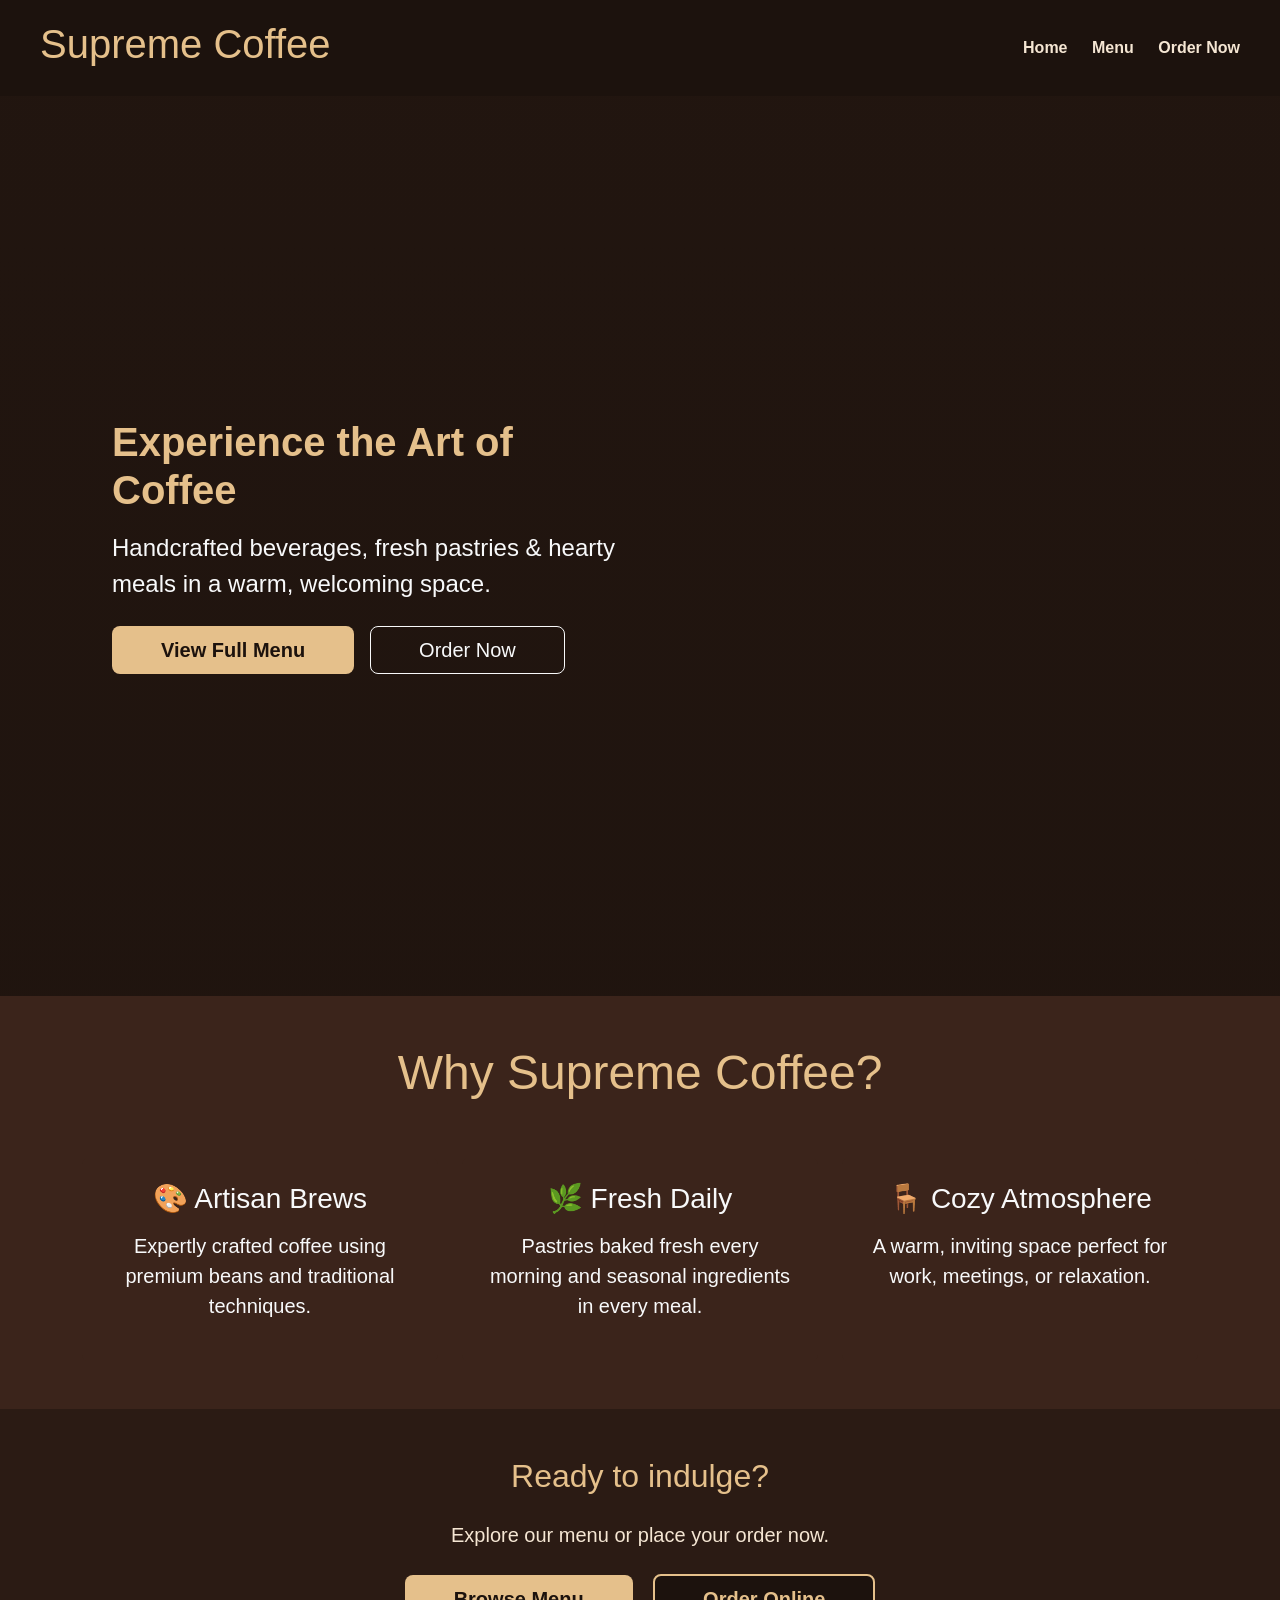
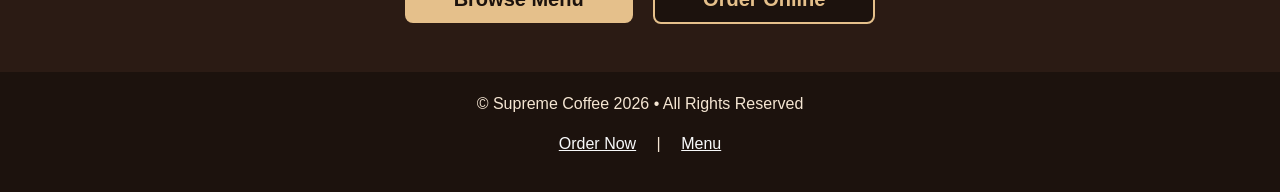
==== index.html @ 973dbbb0 "Refactor index.html with Bootstrap and new sections Added Bootstrap for styling and enhanced layout " ====
<!DOCTYPE html>
<html lang="en">
<head>
    <meta charset="UTF-8">
    <meta name="viewport" content="width=device-width, initial-scale=1.0">
    <title>Supreme Coffee</title>
    <link href="https://cdn.jsdelivr.net/npm/bootstrap@5.3.3/dist/css/bootstrap.min.css" rel="stylesheet">
    <link rel="stylesheet" href="style.css">
    <style>
        .hero {
            height: 100vh;
            min-height: 600px;
            background: linear-gradient(rgba(28,18,13,0.65), rgba(28,18,13,0.75)),
                        url("https://images.unsplash.com/photo-1509042239860-f550ce710b93?auto=format&fit=crop&w=2000&q=80") 
                        center/cover no-repeat;
            display: flex;
            align-items: center;
        }
        .hero-text {
            max-width: 520px;
        }
        .feature-card {
            background: #3b241b;
            transition: all 0.4s ease;
        }
        .feature-card:hover {
            transform: translateY(-15px);
            background: #4a2e24;
        }
    </style>
</head>
<body>

<header>
    <h1>Supreme Coffee</h1>
    <nav>
        <a href="index.html">Home</a>
        <a href="menu.html">Menu</a>
        <a href="contact.html">Order Now</a>
    </nav>
</header>

<!-- Hero Section -->
<section class="hero">
    <div class="container">
        <div class="hero-text text-light">
            <h2 class="display-3 fw-bold mb-3" style="color:#e5c08b;">Experience the Art of Coffee</h2>
            <p class="lead fs-4 mb-4">Handcrafted beverages, fresh pastries &amp; hearty meals in a warm, welcoming space.</p>
            <div class="d-flex gap-3">
                <a href="menu.html" class="btn btn-lg px-5" style="background:#e5c08b; color:#1c120d; font-weight:bold;">
                    View Full Menu
                </a>
                <a href="contact.html" class="btn btn-lg px-5 border border-light text-light hover-gold">
                    Order Now
                </a>
            </div>
        </div>
    </div>
</section>

<!-- Features Section -->
<section class="py-5" style="background:#3b241b;">
    <div class="container">
        <div class="row text-center mb-5">
            <div class="col-12">
                <h2 class="display-5" style="color:#e5c08b;">Why Supreme Coffee?</h2>
            </div>
        </div>
        
        <div class="row g-4">
            <div class="col-md-4">
                <div class="feature-card card h-100 text-light border-0 p-4 text-center">
                    <h3 class="mb-3">🎨 Artisan Brews</h3>
                    <p class="lead">Expertly crafted coffee using premium beans and traditional techniques.</p>
                </div>
            </div>
            <div class="col-md-4">
                <div class="feature-card card h-100 text-light border-0 p-4 text-center">
                    <h3 class="mb-3">🌿 Fresh Daily</h3>
                    <p class="lead">Pastries baked fresh every morning and seasonal ingredients in every meal.</p>
                </div>
            </div>
            <div class="col-md-4">
                <div class="feature-card card h-100 text-light border-0 p-4 text-center">
                    <h3 class="mb-3">🪑 Cozy Atmosphere</h3>
                    <p class="lead">A warm, inviting space perfect for work, meetings, or relaxation.</p>
                </div>
            </div>
        </div>
    </div>
</section>

<!-- Call to Action -->
<section class="py-5 text-center" style="background:#2b1b14;">
    <div class="container">
        <h2 class="mb-4" style="color:#e5c08b;">Ready to indulge?</h2>
        <p class="lead mb-4">Explore our menu or place your order now.</p>
        <a href="menu.html" class="btn btn-lg px-5 me-3" style="background:#e5c08b; color:#1c120d; font-weight:bold;">
            Browse Menu
        </a>
        <a href="contact.html" class="btn btn-lg px-5" style="background:#1c120d; color:#e5c08b; border:2px solid #e5c08b; font-weight:bold;">
            Order Online
        </a>
    </div>
</section>

<footer>
    <p>© Supreme Coffee 2026 • All Rights Reserved</p>
    <p class="mt-2">
        <a href="contact.html" class="text-light mx-3">Order Now</a> |
        <a href="menu.html" class="text-light mx-3">Menu</a>
    </p>
</footer>

<script src="https://cdn.jsdelivr.net/npm/bootstrap@5.3.3/dist/js/bootstrap.bundle.min.js"></script>
</body>
</html>
---- style.css ----
body{
margin:0;
font-family:Arial, Helvetica, sans-serif;
background:#2b1b14;
color:#f5e6d3;
}

header{
display:flex;
justify-content:space-between;
align-items:center;
padding:20px 40px;
background:#1c120d;
}

header h1{
color:#e5c08b;
}

nav a{
color:#f5e6d3;
margin-left:20px;
text-decoration:none;
font-weight:bold;
}

nav a:hover{
color:#e5c08b;
}

.hero{
height:500px;
background:url("images/supremecoffee.jpg") center/cover no-repeat;
display:flex;
align-items:center;
padding-left:60px;
}

.hero-text{
max-width:400px;
}

.hero h2{
font-size:40px;
margin-bottom:10px;
}

.button{
display:inline-block;
margin-top:20px;
padding:10px 20px;
background:#e5c08b;
color:#1c120d;
text-decoration:none;
border-radius:6px;
font-weight:bold;
}

.features{
display:flex;
justify-content:space-around;
padding:60px 20px;
background:#3b241b;
text-align:center;
}

.feature{
width:250px;
}

.page-title{
text-align:center;
margin-top:40px;
}

.menu-grid{
display:grid;
grid-template-columns:1fr 1fr;
gap:40px;
padding:60px;
}

.coffee{
text-align:center;
background:#3b241b;
padding:20px;
border-radius:10px;
}

.coffee img{
width:100%;
border-radius:10px;
}

.contact{
text-align:center;
padding:100px 20px;
}

footer{
text-align:center;
padding:20px;
background:#1c120d;

}
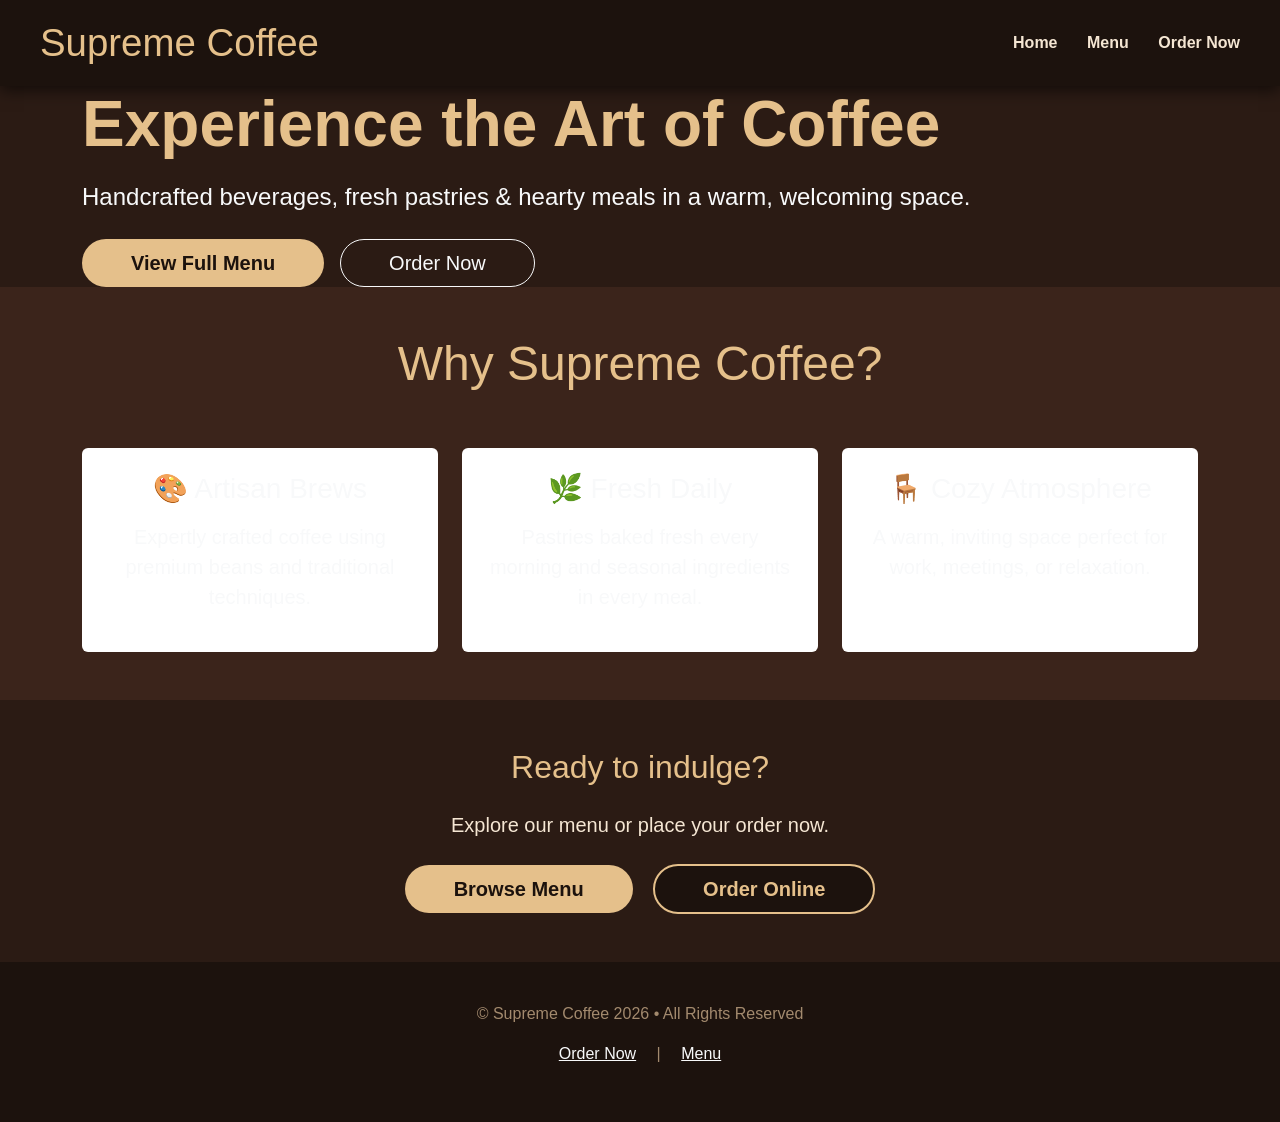
==== commit e024d82e: "Add cart badge functionality to Order Now link Added a cart badge to the Order Now link and included" ====
--- a/index.html
+++ b/index.html
@@ -6,28 +6,6 @@
     <title>Supreme Coffee</title>
     <link href="https://cdn.jsdelivr.net/npm/bootstrap@5.3.3/dist/css/bootstrap.min.css" rel="stylesheet">
     <link rel="stylesheet" href="style.css">
-    <style>
-        .hero {
-            height: 100vh;
-            min-height: 600px;
-            background: linear-gradient(rgba(28,18,13,0.65), rgba(28,18,13,0.75)),
-                        url("https://images.unsplash.com/photo-1509042239860-f550ce710b93?auto=format&fit=crop&w=2000&q=80") 
-                        center/cover no-repeat;
-            display: flex;
-            align-items: center;
-        }
-        .hero-text {
-            max-width: 520px;
-        }
-        .feature-card {
-            background: #3b241b;
-            transition: all 0.4s ease;
-        }
-        .feature-card:hover {
-            transform: translateY(-15px);
-            background: #4a2e24;
-        }
-    </style>
 </head>
 <body>
 
@@ -36,7 +14,10 @@
     <nav>
         <a href="index.html">Home</a>
         <a href="menu.html">Menu</a>
-        <a href="contact.html">Order Now</a>
+        <a href="contact.html" class="cart-link">
+            Order Now
+            <span id="cart-badge"></span>
+        </a>
     </nav>
 </header>
 
@@ -50,7 +31,7 @@
                 <a href="menu.html" class="btn btn-lg px-5" style="background:#e5c08b; color:#1c120d; font-weight:bold;">
                     View Full Menu
                 </a>
-                <a href="contact.html" class="btn btn-lg px-5 border border-light text-light hover-gold">
+                <a href="contact.html" class="btn btn-lg px-5 border border-light text-light">
                     Order Now
                 </a>
             </div>
@@ -66,7 +47,6 @@
                 <h2 class="display-5" style="color:#e5c08b;">Why Supreme Coffee?</h2>
             </div>
         </div>
-        
         <div class="row g-4">
             <div class="col-md-4">
                 <div class="feature-card card h-100 text-light border-0 p-4 text-center">
@@ -113,6 +93,19 @@
 </footer>
 
 <script src="https://cdn.jsdelivr.net/npm/bootstrap@5.3.3/dist/js/bootstrap.bundle.min.js"></script>
+<script>
+    // Update cart badge
+    function updateCartBadge() {
+        const cart = JSON.parse(localStorage.getItem('cart')) || [];
+        const badge = document.getElementById('cart-badge');
+        if (cart.length > 0) {
+            badge.textContent = cart.length;
+            badge.style.display = 'inline';
+        } else {
+            badge.style.display = 'none';
+        }
+    }
+    updateCartBadge();
+</script>
 </body>
 </html>
-
--- a/style.css
+++ b/style.css
@@ -1,105 +1,54 @@
 body{
-margin:0;
-font-family:Arial, Helvetica, sans-serif;
-background:#2b1b14;
-color:#f5e6d3;
+    margin:0;
+    font-family:Arial, Helvetica, sans-serif;
+    background:#2b1b14;
+    color:#f5e6d3;
 }
 
 header{
-display:flex;
-justify-content:space-between;
-align-items:center;
-padding:20px 40px;
-background:#1c120d;
+    display:flex;
+    justify-content:space-between;
+    align-items:center;
+    padding:20px 40px;
+    background:#1c120d;
+    box-shadow: 0 4px 15px rgba(0,0,0,0.6);
 }
 
 header h1{
-color:#e5c08b;
+    color:#e5c08b;
+    margin:0;
+    font-size: 2.4rem;
 }
 
 nav a{
-color:#f5e6d3;
-margin-left:20px;
-text-decoration:none;
-font-weight:bold;
+    color:#f5e6d3;
+    margin-left:25px;
+    text-decoration:none;
+    font-weight:bold;
+    transition: all 0.3s;
 }
 
 nav a:hover{
-color:#e5c08b;
+    color:#e5c08b;
+    transform: translateY(-2px);
 }
 
-.hero{
-height:500px;
-background:url("images/supremecoffee.jpg") center/cover no-repeat;
-display:flex;
-align-items:center;
-padding-left:60px;
+/* General Enhancements */
+.price { color: #e5c08b; }
+
+footer{
+    text-align:center;
+    padding:40px 20px;
+    background:#1c120d;
+    color: #a38a6e;
 }
 
-.hero-text{
-max-width:400px;
+/* Button Styling */
+.btn {
+    border-radius: 50px;
+    transition: all 0.3s;
 }
 
-.hero h2{
-font-size:40px;
-margin-bottom:10px;
+.btn:hover {
+    transform: translateY(-3px);
 }
-
-.button{
-display:inline-block;
-margin-top:20px;
-padding:10px 20px;
-background:#e5c08b;
-color:#1c120d;
-text-decoration:none;
-border-radius:6px;
-font-weight:bold;
-}
-
-.features{
-display:flex;
-justify-content:space-around;
-padding:60px 20px;
-background:#3b241b;
-text-align:center;
-}
-
-.feature{
-width:250px;
-}
-
-.page-title{
-text-align:center;
-margin-top:40px;
-}
-
-.menu-grid{
-display:grid;
-grid-template-columns:1fr 1fr;
-gap:40px;
-padding:60px;
-}
-
-.coffee{
-text-align:center;
-background:#3b241b;
-padding:20px;
-border-radius:10px;
-}
-
-.coffee img{
-width:100%;
-border-radius:10px;
-}
-
-.contact{
-text-align:center;
-padding:100px 20px;
-}
-
-footer{
-text-align:center;
-padding:20px;
-background:#1c120d;
-
-}
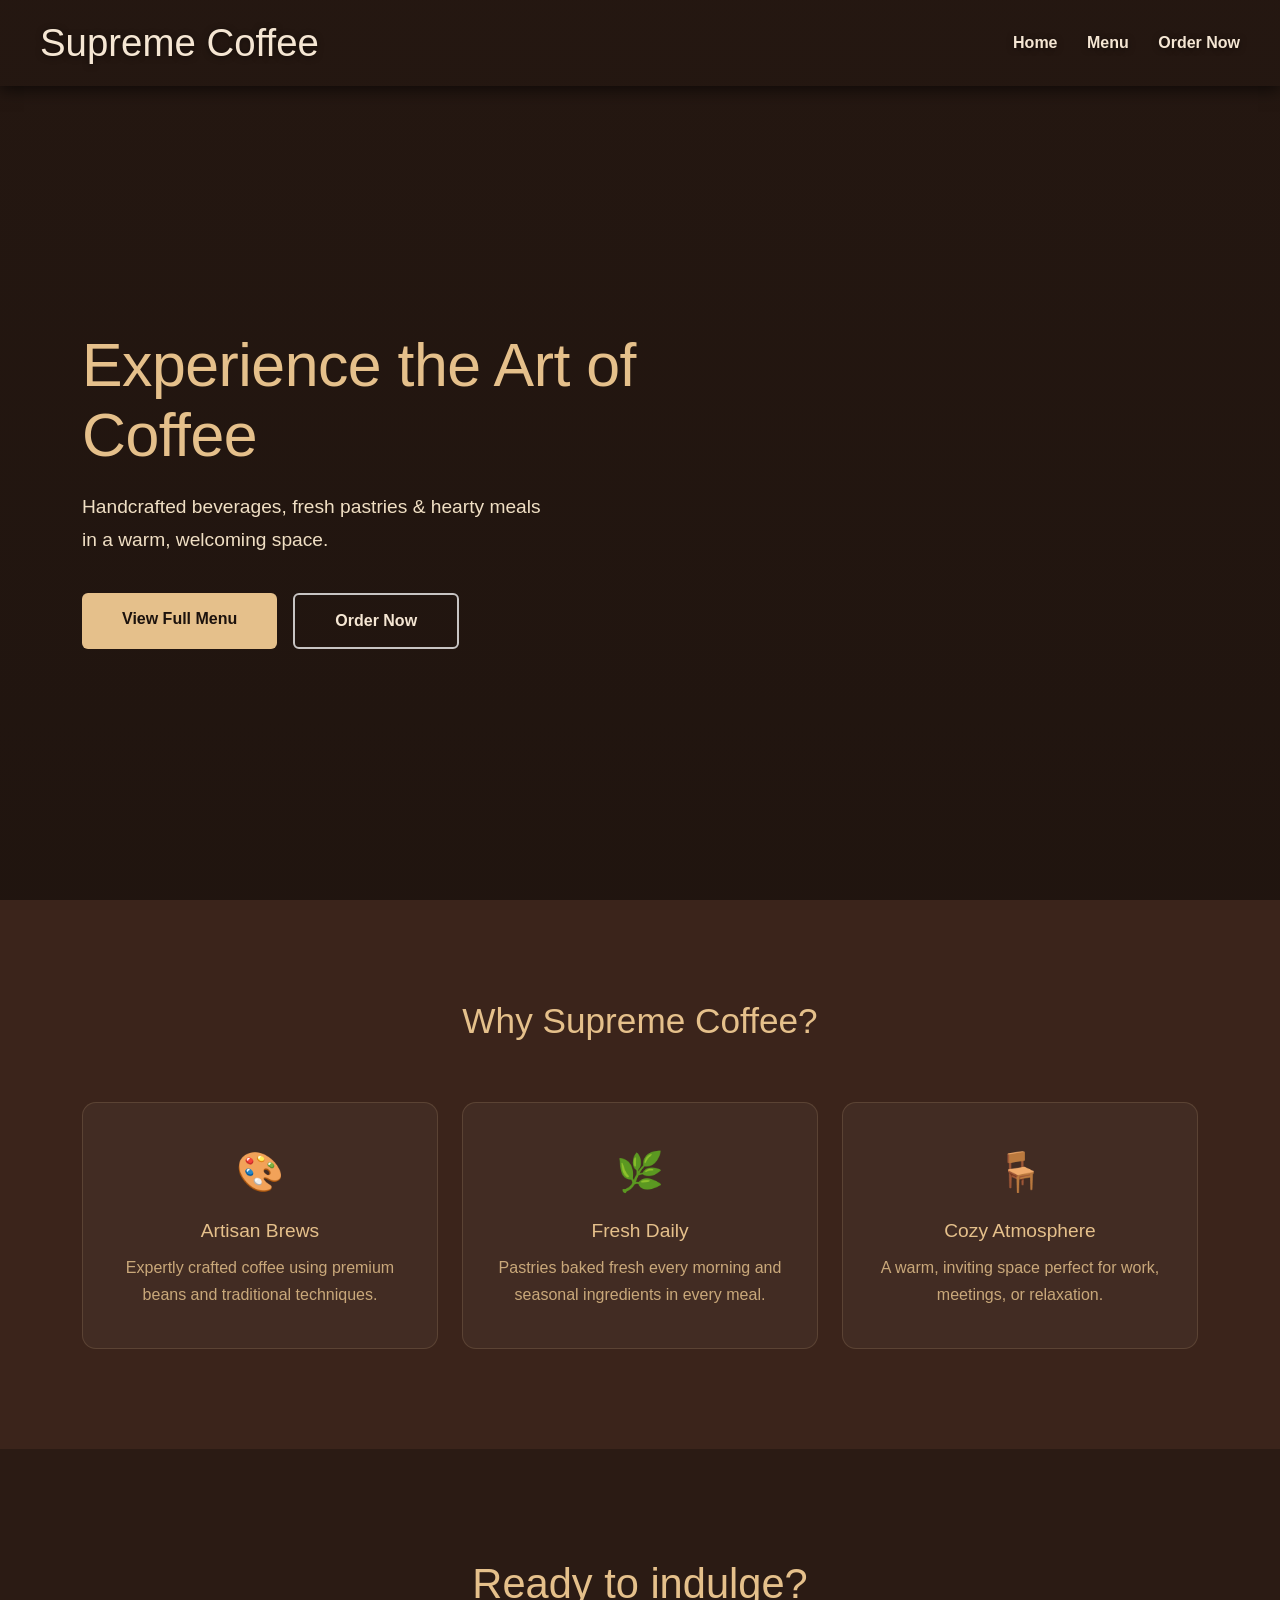
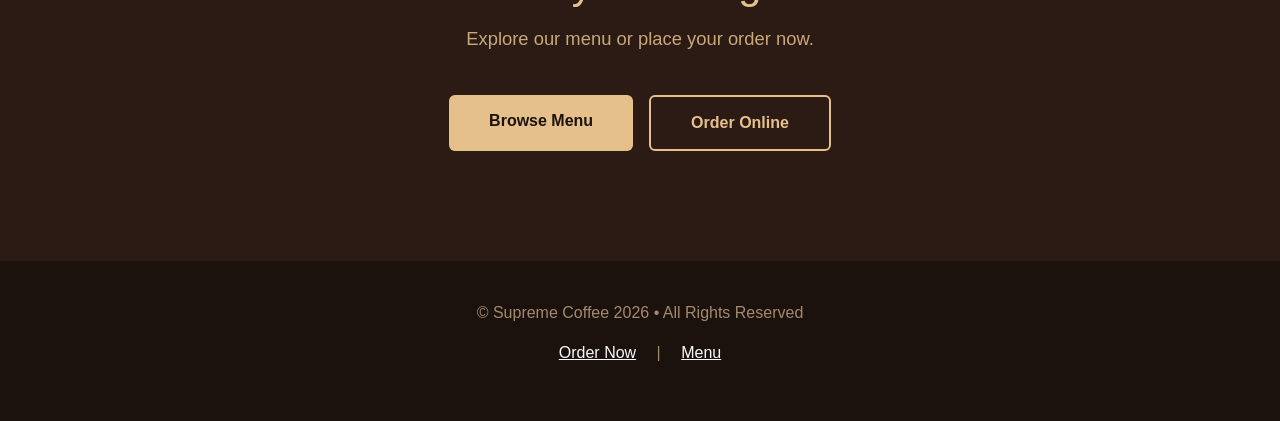
==== commit 00cbf42c: "Refactor index.html for improved layout and styles Updated HTML structure and styles for the Supreme" ====
--- a/index.html
+++ b/index.html
@@ -6,10 +6,147 @@
     <title>Supreme Coffee</title>
     <link href="https://cdn.jsdelivr.net/npm/bootstrap@5.3.3/dist/css/bootstrap.min.css" rel="stylesheet">
     <link rel="stylesheet" href="style.css">
+    <style>
+        /* ── Transparent overlay header for home page ── */
+        header.home-header {
+            position: absolute;
+            top: 0; left: 0; right: 0;
+            background: transparent;
+            z-index: 200;
+        }
+        header.home-header h1,
+        header.home-header nav a {
+            color: #f5e6d3;
+            text-shadow: 0 1px 6px rgba(0,0,0,0.5);
+        }
+        header.home-header nav a:hover { color: #e5c08b; }
+
+        /* ── Full-bleed hero, behind the header ── */
+        .hero {
+            height: 100vh;
+            min-height: 650px;
+            background: linear-gradient(
+                            to bottom,
+                            rgba(28,18,13,0.45) 0%,
+                            rgba(28,18,13,0.72) 100%
+                        ),
+                        url("https://images.unsplash.com/photo-1509042239860-f550ce710b93?auto=format&fit=crop&w=2000&q=80")
+                        center/cover no-repeat;
+            display: flex;
+            align-items: center;
+            padding-top: 80px; /* offset so text clears the header */
+        }
+
+        .hero-text { max-width: 560px; }
+
+        .hero-text h2 {
+            font-size: clamp(2.4rem, 5vw, 3.8rem);
+            line-height: 1.15;
+            letter-spacing: -0.5px;
+            color: #e5c08b;
+            margin-bottom: 20px;
+        }
+
+        .hero-text p {
+            font-size: 1.2rem;
+            color: #f0dfc4;
+            margin-bottom: 36px;
+            line-height: 1.7;
+        }
+
+        .hero-btn-primary {
+            background: #e5c08b;
+            color: #1c120d;
+            font-weight: 700;
+            padding: 14px 40px;
+            border-radius: 6px;
+            text-decoration: none;
+            font-size: 1rem;
+            transition: background 0.2s, transform 0.2s;
+        }
+        .hero-btn-primary:hover {
+            background: #d4ad77;
+            transform: translateY(-2px);
+            color: #1c120d;
+        }
+
+        .hero-btn-outline {
+            border: 2px solid rgba(255,255,255,0.75);
+            color: #f5e6d3;
+            padding: 14px 40px;
+            border-radius: 6px;
+            text-decoration: none;
+            font-size: 1rem;
+            font-weight: 600;
+            transition: border-color 0.2s, color 0.2s, transform 0.2s;
+        }
+        .hero-btn-outline:hover {
+            border-color: #e5c08b;
+            color: #e5c08b;
+            transform: translateY(-2px);
+        }
+
+        /* ── Features ── */
+        .features-section {
+            background: #3b241b;
+            padding: 100px 0;
+        }
+        .features-section h2 {
+            color: #e5c08b;
+            font-size: 2.2rem;
+            margin-bottom: 60px;
+        }
+        .feature-card {
+            background: rgba(255,255,255,0.04);
+            border: 1px solid rgba(229,192,139,0.15);
+            border-radius: 14px;
+            padding: 40px 30px;
+            text-align: center;
+            transition: transform 0.35s ease, background 0.35s ease, border-color 0.35s;
+        }
+        .feature-card:hover {
+            transform: translateY(-12px);
+            background: rgba(229,192,139,0.08);
+            border-color: rgba(229,192,139,0.4);
+        }
+        .feature-icon {
+            font-size: 2.4rem;
+            margin-bottom: 18px;
+            display: block;
+        }
+        .feature-card h3 {
+            color: #e5c08b;
+            font-size: 1.2rem;
+            margin-bottom: 12px;
+        }
+        .feature-card p {
+            color: #c9a87a;
+            line-height: 1.7;
+            margin: 0;
+        }
+
+        /* ── CTA strip ── */
+        .cta-section {
+            background: #2b1b14;
+            padding: 110px 20px;
+            text-align: center;
+        }
+        .cta-section h2 {
+            color: #e5c08b;
+            font-size: 2.6rem;
+            margin-bottom: 16px;
+        }
+        .cta-section p {
+            color: #c9a87a;
+            font-size: 1.15rem;
+            margin-bottom: 42px;
+        }
+    </style>
 </head>
 <body>
 
-<header>
+<!-- Transparent header overlays the hero -->
+<header class="home-header">
     <h1>Supreme Coffee</h1>
     <nav>
         <a href="index.html">Home</a>
@@ -21,66 +158,61 @@
     </nav>
 </header>
 
-<!-- Hero Section -->
+<!-- Hero — true full viewport -->
 <section class="hero">
     <div class="container">
-        <div class="hero-text text-light">
-            <h2 class="display-3 fw-bold mb-3" style="color:#e5c08b;">Experience the Art of Coffee</h2>
-            <p class="lead fs-4 mb-4">Handcrafted beverages, fresh pastries &amp; hearty meals in a warm, welcoming space.</p>
-            <div class="d-flex gap-3">
-                <a href="menu.html" class="btn btn-lg px-5" style="background:#e5c08b; color:#1c120d; font-weight:bold;">
-                    View Full Menu
-                </a>
-                <a href="contact.html" class="btn btn-lg px-5 border border-light text-light">
-                    Order Now
-                </a>
+        <div class="hero-text">
+            <h2>Experience the Art of Coffee</h2>
+            <p>Handcrafted beverages, fresh pastries &amp; hearty meals<br>in a warm, welcoming space.</p>
+            <div class="d-flex flex-wrap gap-3">
+                <a href="menu.html" class="hero-btn-primary">View Full Menu</a>
+                <a href="contact.html" class="hero-btn-outline">Order Now</a>
             </div>
         </div>
     </div>
 </section>
 
-<!-- Features Section -->
-<section class="py-5" style="background:#3b241b;">
+<!-- Features -->
+<section class="features-section">
     <div class="container">
-        <div class="row text-center mb-5">
-            <div class="col-12">
-                <h2 class="display-5" style="color:#e5c08b;">Why Supreme Coffee?</h2>
-            </div>
-        </div>
+        <h2 class="text-center">Why Supreme Coffee?</h2>
         <div class="row g-4">
             <div class="col-md-4">
-                <div class="feature-card card h-100 text-light border-0 p-4 text-center">
-                    <h3 class="mb-3">🎨 Artisan Brews</h3>
-                    <p class="lead">Expertly crafted coffee using premium beans and traditional techniques.</p>
+                <div class="feature-card h-100">
+                    <span class="feature-icon">🎨</span>
+                    <h3>Artisan Brews</h3>
+                    <p>Expertly crafted coffee using premium beans and traditional techniques.</p>
                 </div>
             </div>
             <div class="col-md-4">
-                <div class="feature-card card h-100 text-light border-0 p-4 text-center">
-                    <h3 class="mb-3">🌿 Fresh Daily</h3>
-                    <p class="lead">Pastries baked fresh every morning and seasonal ingredients in every meal.</p>
+                <div class="feature-card h-100">
+                    <span class="feature-icon">🌿</span>
+                    <h3>Fresh Daily</h3>
+                    <p>Pastries baked fresh every morning and seasonal ingredients in every meal.</p>
                 </div>
             </div>
             <div class="col-md-4">
-                <div class="feature-card card h-100 text-light border-0 p-4 text-center">
-                    <h3 class="mb-3">🪑 Cozy Atmosphere</h3>
-                    <p class="lead">A warm, inviting space perfect for work, meetings, or relaxation.</p>
+                <div class="feature-card h-100">
+                    <span class="feature-icon">🪑</span>
+                    <h3>Cozy Atmosphere</h3>
+                    <p>A warm, inviting space perfect for work, meetings, or relaxation.</p>
                 </div>
             </div>
         </div>
     </div>
 </section>
 
-<!-- Call to Action -->
-<section class="py-5 text-center" style="background:#2b1b14;">
+<!-- CTA -->
+<section class="cta-section">
     <div class="container">
-        <h2 class="mb-4" style="color:#e5c08b;">Ready to indulge?</h2>
-        <p class="lead mb-4">Explore our menu or place your order now.</p>
-        <a href="menu.html" class="btn btn-lg px-5 me-3" style="background:#e5c08b; color:#1c120d; font-weight:bold;">
-            Browse Menu
-        </a>
-        <a href="contact.html" class="btn btn-lg px-5" style="background:#1c120d; color:#e5c08b; border:2px solid #e5c08b; font-weight:bold;">
-            Order Online
-        </a>
+        <h2>Ready to indulge?</h2>
+        <p>Explore our menu or place your order now.</p>
+        <div class="d-flex justify-content-center flex-wrap gap-3">
+            <a href="menu.html" class="hero-btn-primary">Browse Menu</a>
+            <a href="contact.html" class="hero-btn-outline" style="border-color:#e5c08b; color:#e5c08b;">
+                Order Online
+            </a>
+        </div>
     </div>
 </section>
 
@@ -94,7 +226,6 @@
 
 <script src="https://cdn.jsdelivr.net/npm/bootstrap@5.3.3/dist/js/bootstrap.bundle.min.js"></script>
 <script>
-    // Update cart badge
     function updateCartBadge() {
         const cart = JSON.parse(localStorage.getItem('cart')) || [];
         const badge = document.getElementById('cart-badge');
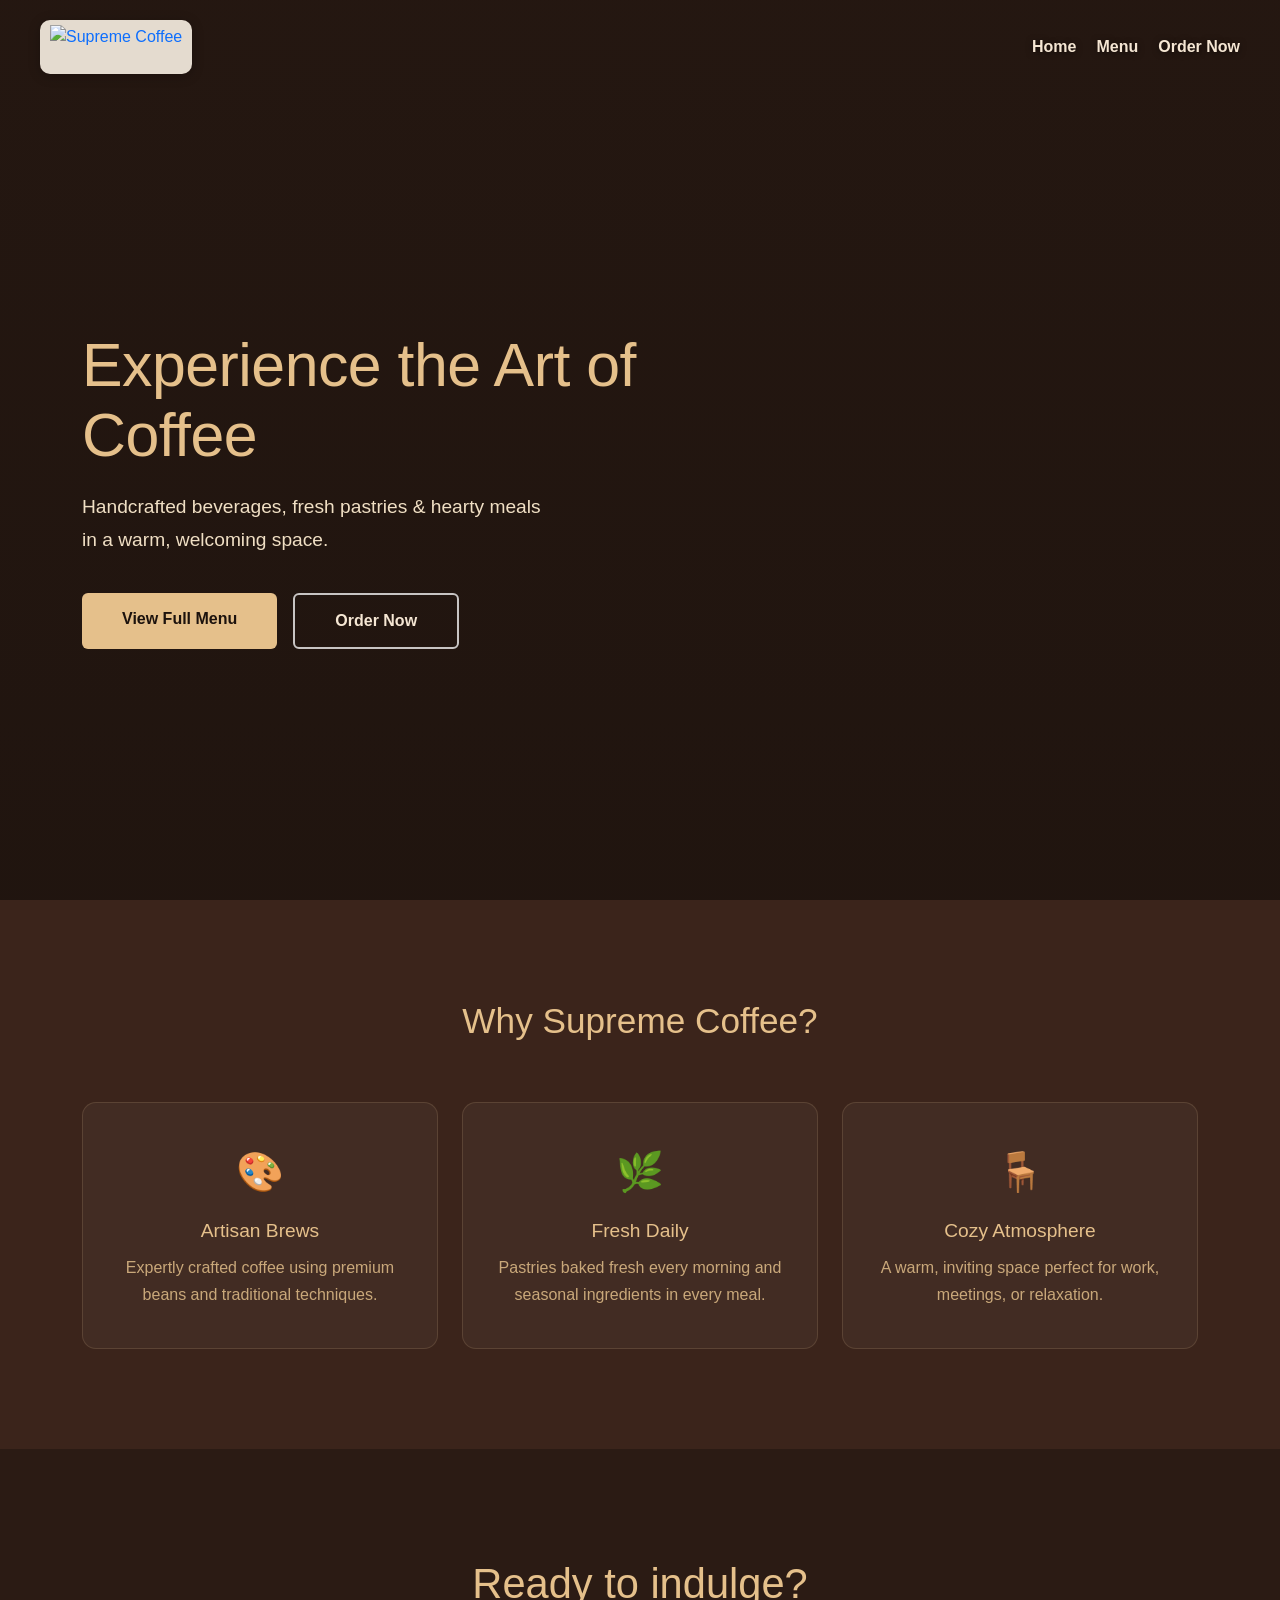
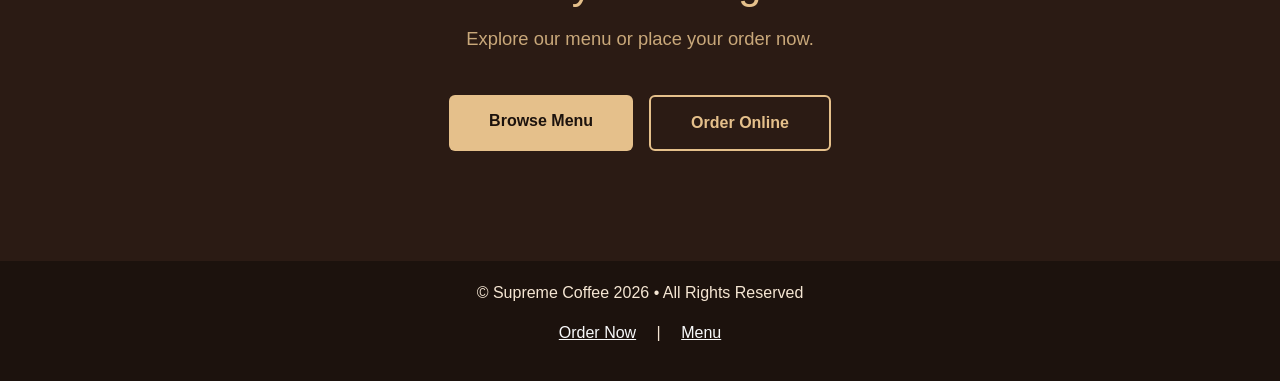
==== commit b042eb7b: "Rename index (3).html to index.html" ====
--- a/index.html
+++ b/index.html
@@ -1,242 +1,246 @@
-<!DOCTYPE html>
-<html lang="en">
-<head>
-    <meta charset="UTF-8">
-    <meta name="viewport" content="width=device-width, initial-scale=1.0">
-    <title>Supreme Coffee</title>
-    <link href="https://cdn.jsdelivr.net/npm/bootstrap@5.3.3/dist/css/bootstrap.min.css" rel="stylesheet">
-    <link rel="stylesheet" href="style.css">
-    <style>
-        /* ── Transparent overlay header for home page ── */
-        header.home-header {
-            position: absolute;
-            top: 0; left: 0; right: 0;
-            background: transparent;
-            z-index: 200;
-        }
-        header.home-header h1,
-        header.home-header nav a {
-            color: #f5e6d3;
-            text-shadow: 0 1px 6px rgba(0,0,0,0.5);
-        }
-        header.home-header nav a:hover { color: #e5c08b; }
-
-        /* ── Full-bleed hero, behind the header ── */
-        .hero {
-            height: 100vh;
-            min-height: 650px;
-            background: linear-gradient(
-                            to bottom,
-                            rgba(28,18,13,0.45) 0%,
-                            rgba(28,18,13,0.72) 100%
-                        ),
-                        url("https://images.unsplash.com/photo-1509042239860-f550ce710b93?auto=format&fit=crop&w=2000&q=80")
-                        center/cover no-repeat;
-            display: flex;
-            align-items: center;
-            padding-top: 80px; /* offset so text clears the header */
-        }
-
-        .hero-text { max-width: 560px; }
-
-        .hero-text h2 {
-            font-size: clamp(2.4rem, 5vw, 3.8rem);
-            line-height: 1.15;
-            letter-spacing: -0.5px;
-            color: #e5c08b;
-            margin-bottom: 20px;
-        }
-
-        .hero-text p {
-            font-size: 1.2rem;
-            color: #f0dfc4;
-            margin-bottom: 36px;
-            line-height: 1.7;
-        }
-
-        .hero-btn-primary {
-            background: #e5c08b;
-            color: #1c120d;
-            font-weight: 700;
-            padding: 14px 40px;
-            border-radius: 6px;
-            text-decoration: none;
-            font-size: 1rem;
-            transition: background 0.2s, transform 0.2s;
-        }
-        .hero-btn-primary:hover {
-            background: #d4ad77;
-            transform: translateY(-2px);
-            color: #1c120d;
-        }
-
-        .hero-btn-outline {
-            border: 2px solid rgba(255,255,255,0.75);
-            color: #f5e6d3;
-            padding: 14px 40px;
-            border-radius: 6px;
-            text-decoration: none;
-            font-size: 1rem;
-            font-weight: 600;
-            transition: border-color 0.2s, color 0.2s, transform 0.2s;
-        }
-        .hero-btn-outline:hover {
-            border-color: #e5c08b;
-            color: #e5c08b;
-            transform: translateY(-2px);
-        }
-
-        /* ── Features ── */
-        .features-section {
-            background: #3b241b;
-            padding: 100px 0;
-        }
-        .features-section h2 {
-            color: #e5c08b;
-            font-size: 2.2rem;
-            margin-bottom: 60px;
-        }
-        .feature-card {
-            background: rgba(255,255,255,0.04);
-            border: 1px solid rgba(229,192,139,0.15);
-            border-radius: 14px;
-            padding: 40px 30px;
-            text-align: center;
-            transition: transform 0.35s ease, background 0.35s ease, border-color 0.35s;
-        }
-        .feature-card:hover {
-            transform: translateY(-12px);
-            background: rgba(229,192,139,0.08);
-            border-color: rgba(229,192,139,0.4);
-        }
-        .feature-icon {
-            font-size: 2.4rem;
-            margin-bottom: 18px;
-            display: block;
-        }
-        .feature-card h3 {
-            color: #e5c08b;
-            font-size: 1.2rem;
-            margin-bottom: 12px;
-        }
-        .feature-card p {
-            color: #c9a87a;
-            line-height: 1.7;
-            margin: 0;
-        }
-
-        /* ── CTA strip ── */
-        .cta-section {
-            background: #2b1b14;
-            padding: 110px 20px;
-            text-align: center;
-        }
-        .cta-section h2 {
-            color: #e5c08b;
-            font-size: 2.6rem;
-            margin-bottom: 16px;
-        }
-        .cta-section p {
-            color: #c9a87a;
-            font-size: 1.15rem;
-            margin-bottom: 42px;
-        }
-    </style>
-</head>
-<body>
-
-<!-- Transparent header overlays the hero -->
-<header class="home-header">
-    <h1>Supreme Coffee</h1>
-    <nav>
-        <a href="index.html">Home</a>
-        <a href="menu.html">Menu</a>
-        <a href="contact.html" class="cart-link">
-            Order Now
-            <span id="cart-badge"></span>
-        </a>
-    </nav>
-</header>
-
-<!-- Hero — true full viewport -->
-<section class="hero">
-    <div class="container">
-        <div class="hero-text">
-            <h2>Experience the Art of Coffee</h2>
-            <p>Handcrafted beverages, fresh pastries &amp; hearty meals<br>in a warm, welcoming space.</p>
-            <div class="d-flex flex-wrap gap-3">
-                <a href="menu.html" class="hero-btn-primary">View Full Menu</a>
-                <a href="contact.html" class="hero-btn-outline">Order Now</a>
-            </div>
-        </div>
-    </div>
-</section>
-
-<!-- Features -->
-<section class="features-section">
-    <div class="container">
-        <h2 class="text-center">Why Supreme Coffee?</h2>
-        <div class="row g-4">
-            <div class="col-md-4">
-                <div class="feature-card h-100">
-                    <span class="feature-icon">🎨</span>
-                    <h3>Artisan Brews</h3>
-                    <p>Expertly crafted coffee using premium beans and traditional techniques.</p>
-                </div>
-            </div>
-            <div class="col-md-4">
-                <div class="feature-card h-100">
-                    <span class="feature-icon">🌿</span>
-                    <h3>Fresh Daily</h3>
-                    <p>Pastries baked fresh every morning and seasonal ingredients in every meal.</p>
-                </div>
-            </div>
-            <div class="col-md-4">
-                <div class="feature-card h-100">
-                    <span class="feature-icon">🪑</span>
-                    <h3>Cozy Atmosphere</h3>
-                    <p>A warm, inviting space perfect for work, meetings, or relaxation.</p>
-                </div>
-            </div>
-        </div>
-    </div>
-</section>
-
-<!-- CTA -->
-<section class="cta-section">
-    <div class="container">
-        <h2>Ready to indulge?</h2>
-        <p>Explore our menu or place your order now.</p>
-        <div class="d-flex justify-content-center flex-wrap gap-3">
-            <a href="menu.html" class="hero-btn-primary">Browse Menu</a>
-            <a href="contact.html" class="hero-btn-outline" style="border-color:#e5c08b; color:#e5c08b;">
-                Order Online
-            </a>
-        </div>
-    </div>
-</section>
-
-<footer>
-    <p>© Supreme Coffee 2026 • All Rights Reserved</p>
-    <p class="mt-2">
-        <a href="contact.html" class="text-light mx-3">Order Now</a> |
-        <a href="menu.html" class="text-light mx-3">Menu</a>
-    </p>
-</footer>
-
-<script src="https://cdn.jsdelivr.net/npm/bootstrap@5.3.3/dist/js/bootstrap.bundle.min.js"></script>
-<script>
-    function updateCartBadge() {
-        const cart = JSON.parse(localStorage.getItem('cart')) || [];
-        const badge = document.getElementById('cart-badge');
-        if (cart.length > 0) {
-            badge.textContent = cart.length;
-            badge.style.display = 'inline';
-        } else {
-            badge.style.display = 'none';
-        }
-    }
-    updateCartBadge();
-</script>
-</body>
-</html>
+<!DOCTYPE html>
+<html lang="en">
+<head>
+    <meta charset="UTF-8">
+    <meta name="viewport" content="width=device-width, initial-scale=1.0">
+    <title>Supreme Coffee</title>
+    <link href="https://cdn.jsdelivr.net/npm/bootstrap@5.3.3/dist/css/bootstrap.min.css" rel="stylesheet">
+    <link rel="stylesheet" href="style.css">
+    <style>
+        /* ── Transparent overlay header for home page ── */
+        header.home-header {
+            position: absolute;
+            top: 0; left: 0; right: 0;
+            background: transparent;
+            z-index: 200;
+        }
+        header.home-header nav a {
+            color: #f5e6d3;
+            text-shadow: 0 1px 6px rgba(0,0,0,0.5);
+        }
+        header.home-header nav a:hover { color: #e5c08b; }
+        /* On transparent header the badge gets a slightly more opaque bg so it reads over the photo */
+        header.home-header .logo-badge {
+            background: rgba(245, 236, 224, 0.92);
+            box-shadow: 0 2px 12px rgba(0,0,0,0.25);
+        }
+
+        /* ── Full-bleed hero, behind the header ── */
+        .hero {
+            height: 100vh;
+            min-height: 650px;
+            background: linear-gradient(
+                            to bottom,
+                            rgba(28,18,13,0.45) 0%,
+                            rgba(28,18,13,0.72) 100%
+                        ),
+                        url("https://images.unsplash.com/photo-1509042239860-f550ce710b93?auto=format&fit=crop&w=2000&q=80")
+                        center/cover no-repeat;
+            display: flex;
+            align-items: center;
+            padding-top: 80px; /* offset so text clears the header */
+        }
+
+        .hero-text { max-width: 560px; }
+
+        .hero-text h2 {
+            font-size: clamp(2.4rem, 5vw, 3.8rem);
+            line-height: 1.15;
+            letter-spacing: -0.5px;
+            color: #e5c08b;
+            margin-bottom: 20px;
+        }
+
+        .hero-text p {
+            font-size: 1.2rem;
+            color: #f0dfc4;
+            margin-bottom: 36px;
+            line-height: 1.7;
+        }
+
+        .hero-btn-primary {
+            background: #e5c08b;
+            color: #1c120d;
+            font-weight: 700;
+            padding: 14px 40px;
+            border-radius: 6px;
+            text-decoration: none;
+            font-size: 1rem;
+            transition: background 0.2s, transform 0.2s;
+        }
+        .hero-btn-primary:hover {
+            background: #d4ad77;
+            transform: translateY(-2px);
+            color: #1c120d;
+        }
+
+        .hero-btn-outline {
+            border: 2px solid rgba(255,255,255,0.75);
+            color: #f5e6d3;
+            padding: 14px 40px;
+            border-radius: 6px;
+            text-decoration: none;
+            font-size: 1rem;
+            font-weight: 600;
+            transition: border-color 0.2s, color 0.2s, transform 0.2s;
+        }
+        .hero-btn-outline:hover {
+            border-color: #e5c08b;
+            color: #e5c08b;
+            transform: translateY(-2px);
+        }
+
+        /* ── Features ── */
+        .features-section {
+            background: #3b241b;
+            padding: 100px 0;
+        }
+        .features-section h2 {
+            color: #e5c08b;
+            font-size: 2.2rem;
+            margin-bottom: 60px;
+        }
+        .feature-card {
+            background: rgba(255,255,255,0.04);
+            border: 1px solid rgba(229,192,139,0.15);
+            border-radius: 14px;
+            padding: 40px 30px;
+            text-align: center;
+            transition: transform 0.35s ease, background 0.35s ease, border-color 0.35s;
+        }
+        .feature-card:hover {
+            transform: translateY(-12px);
+            background: rgba(229,192,139,0.08);
+            border-color: rgba(229,192,139,0.4);
+        }
+        .feature-icon {
+            font-size: 2.4rem;
+            margin-bottom: 18px;
+            display: block;
+        }
+        .feature-card h3 {
+            color: #e5c08b;
+            font-size: 1.2rem;
+            margin-bottom: 12px;
+        }
+        .feature-card p {
+            color: #c9a87a;
+            line-height: 1.7;
+            margin: 0;
+        }
+
+        /* ── CTA strip ── */
+        .cta-section {
+            background: #2b1b14;
+            padding: 110px 20px;
+            text-align: center;
+        }
+        .cta-section h2 {
+            color: #e5c08b;
+            font-size: 2.6rem;
+            margin-bottom: 16px;
+        }
+        .cta-section p {
+            color: #c9a87a;
+            font-size: 1.15rem;
+            margin-bottom: 42px;
+        }
+    </style>
+</head>
+<body>
+
+<!-- Transparent header overlays the hero -->
+<header class="home-header">
+    <a href="index.html" class="logo-badge"><img src="Elegant_Supreme_Coffee_logo_design.png" alt="Supreme Coffee"></a>
+    <nav>
+        <a href="index.html">Home</a>
+        <a href="menu.html">Menu</a>
+        <a href="contact.html" class="cart-link">
+            Order Now
+            <span id="cart-badge"></span>
+        </a>
+    </nav>
+</header>
+
+<!-- Hero — true full viewport -->
+<section class="hero">
+    <div class="container">
+        <div class="hero-text">
+            <h2>Experience the Art of Coffee</h2>
+            <p>Handcrafted beverages, fresh pastries &amp; hearty meals<br>in a warm, welcoming space.</p>
+            <div class="d-flex flex-wrap gap-3">
+                <a href="menu.html" class="hero-btn-primary">View Full Menu</a>
+                <a href="contact.html" class="hero-btn-outline">Order Now</a>
+            </div>
+        </div>
+    </div>
+</section>
+
+<!-- Features -->
+<section class="features-section">
+    <div class="container">
+        <h2 class="text-center">Why Supreme Coffee?</h2>
+        <div class="row g-4">
+            <div class="col-md-4">
+                <div class="feature-card h-100">
+                    <span class="feature-icon">🎨</span>
+                    <h3>Artisan Brews</h3>
+                    <p>Expertly crafted coffee using premium beans and traditional techniques.</p>
+                </div>
+            </div>
+            <div class="col-md-4">
+                <div class="feature-card h-100">
+                    <span class="feature-icon">🌿</span>
+                    <h3>Fresh Daily</h3>
+                    <p>Pastries baked fresh every morning and seasonal ingredients in every meal.</p>
+                </div>
+            </div>
+            <div class="col-md-4">
+                <div class="feature-card h-100">
+                    <span class="feature-icon">🪑</span>
+                    <h3>Cozy Atmosphere</h3>
+                    <p>A warm, inviting space perfect for work, meetings, or relaxation.</p>
+                </div>
+            </div>
+        </div>
+    </div>
+</section>
+
+<!-- CTA -->
+<section class="cta-section">
+    <div class="container">
+        <h2>Ready to indulge?</h2>
+        <p>Explore our menu or place your order now.</p>
+        <div class="d-flex justify-content-center flex-wrap gap-3">
+            <a href="menu.html" class="hero-btn-primary">Browse Menu</a>
+            <a href="contact.html" class="hero-btn-outline" style="border-color:#e5c08b; color:#e5c08b;">
+                Order Online
+            </a>
+        </div>
+    </div>
+</section>
+
+<footer>
+    <p>© Supreme Coffee 2026 • All Rights Reserved</p>
+    <p class="mt-2">
+        <a href="contact.html" class="text-light mx-3">Order Now</a> |
+        <a href="menu.html" class="text-light mx-3">Menu</a>
+    </p>
+</footer>
+
+<script src="https://cdn.jsdelivr.net/npm/bootstrap@5.3.3/dist/js/bootstrap.bundle.min.js"></script>
+<script>
+    function updateCartBadge() {
+        const cart = JSON.parse(localStorage.getItem('cart')) || [];
+        const badge = document.getElementById('cart-badge');
+        if (cart.length > 0) {
+            badge.textContent = cart.length;
+            badge.style.display = 'inline';
+        } else {
+            badge.style.display = 'none';
+        }
+    }
+    updateCartBadge();
+</script>
+</body>
+</html>
--- a/style.css
+++ b/style.css
@@ -1,54 +1,152 @@
-body{
-    margin:0;
-    font-family:Arial, Helvetica, sans-serif;
-    background:#2b1b14;
-    color:#f5e6d3;
-}
-
-header{
-    display:flex;
-    justify-content:space-between;
-    align-items:center;
-    padding:20px 40px;
-    background:#1c120d;
-    box-shadow: 0 4px 15px rgba(0,0,0,0.6);
-}
-
-header h1{
-    color:#e5c08b;
-    margin:0;
-    font-size: 2.4rem;
-}
-
-nav a{
-    color:#f5e6d3;
-    margin-left:25px;
-    text-decoration:none;
-    font-weight:bold;
-    transition: all 0.3s;
-}
-
-nav a:hover{
-    color:#e5c08b;
-    transform: translateY(-2px);
-}
-
-/* General Enhancements */
-.price { color: #e5c08b; }
-
-footer{
-    text-align:center;
-    padding:40px 20px;
-    background:#1c120d;
-    color: #a38a6e;
-}
-
-/* Button Styling */
-.btn {
-    border-radius: 50px;
-    transition: all 0.3s;
-}
-
-.btn:hover {
-    transform: translateY(-3px);
-}
+body {
+    margin: 0;
+    font-family: Arial, Helvetica, sans-serif;
+    background: #2b1b14;
+    color: #f5e6d3;
+}
+
+header {
+    display: flex;
+    justify-content: space-between;
+    align-items: center;
+    padding: 20px 40px;
+    background: #1c120d;
+    position: sticky;
+    top: 0;
+    z-index: 100;
+}
+
+/* Logo */
+.logo-badge {
+    display: flex;
+    align-items: center;
+    background: #f5ece0;
+    border-radius: 10px;
+    padding: 5px 10px;
+    text-decoration: none;
+    transition: opacity 0.2s;
+    flex-shrink: 0;
+}
+.logo-badge:hover { opacity: 0.88; }
+.logo-badge img {
+    height: 44px;
+    width: auto;
+    display: block;
+}
+
+nav {
+    display: flex;
+    align-items: center;
+    gap: 20px;
+}
+
+nav a {
+    color: #f5e6d3;
+    text-decoration: none;
+    font-weight: bold;
+}
+
+nav a:hover {
+    color: #e5c08b;
+}
+
+/* Cart badge */
+.cart-link {
+    position: relative;
+}
+
+#cart-badge {
+    position: absolute;
+    top: -8px;
+    right: -12px;
+    background: #d9534f;
+    color: white;
+    font-size: 0.7rem;
+    padding: 2px 6px;
+    border-radius: 50px;
+    font-weight: bold;
+    display: none;
+}
+
+/* Hero - only one definition */
+.hero {
+    height: 100vh;
+    min-height: 600px;
+    background: linear-gradient(rgba(28,18,13,0.65), rgba(28,18,13,0.75)),
+                url("https://images.unsplash.com/photo-1509042239860-f550ce710b93?auto=format&fit=crop&w=2000&q=80")
+                center/cover no-repeat;
+    display: flex;
+    align-items: center;
+}
+
+.hero-text {
+    max-width: 520px;
+}
+
+.feature-card {
+    background: #3b241b;
+    transition: all 0.4s ease;
+}
+
+.feature-card:hover {
+    transform: translateY(-15px);
+    background: #4a2e24;
+}
+
+.button {
+    display: inline-block;
+    margin-top: 20px;
+    padding: 10px 20px;
+    background: #e5c08b;
+    color: #1c120d;
+    text-decoration: none;
+    border-radius: 6px;
+    font-weight: bold;
+}
+
+.features {
+    display: flex;
+    justify-content: space-around;
+    padding: 60px 20px;
+    background: #3b241b;
+    text-align: center;
+}
+
+.feature {
+    width: 250px;
+}
+
+.page-title {
+    text-align: center;
+    margin-top: 40px;
+}
+
+.menu-grid {
+    display: grid;
+    grid-template-columns: 1fr 1fr;
+    gap: 40px;
+    padding: 60px;
+}
+
+.coffee {
+    text-align: center;
+    background: #3b241b;
+    padding: 20px;
+    border-radius: 10px;
+}
+
+.coffee img {
+    width: 100%;
+    border-radius: 10px;
+}
+
+.contact {
+    text-align: center;
+    padding: 100px 20px;
+}
+
+footer {
+    text-align: center;
+    padding: 20px;
+    background: #1c120d;
+}
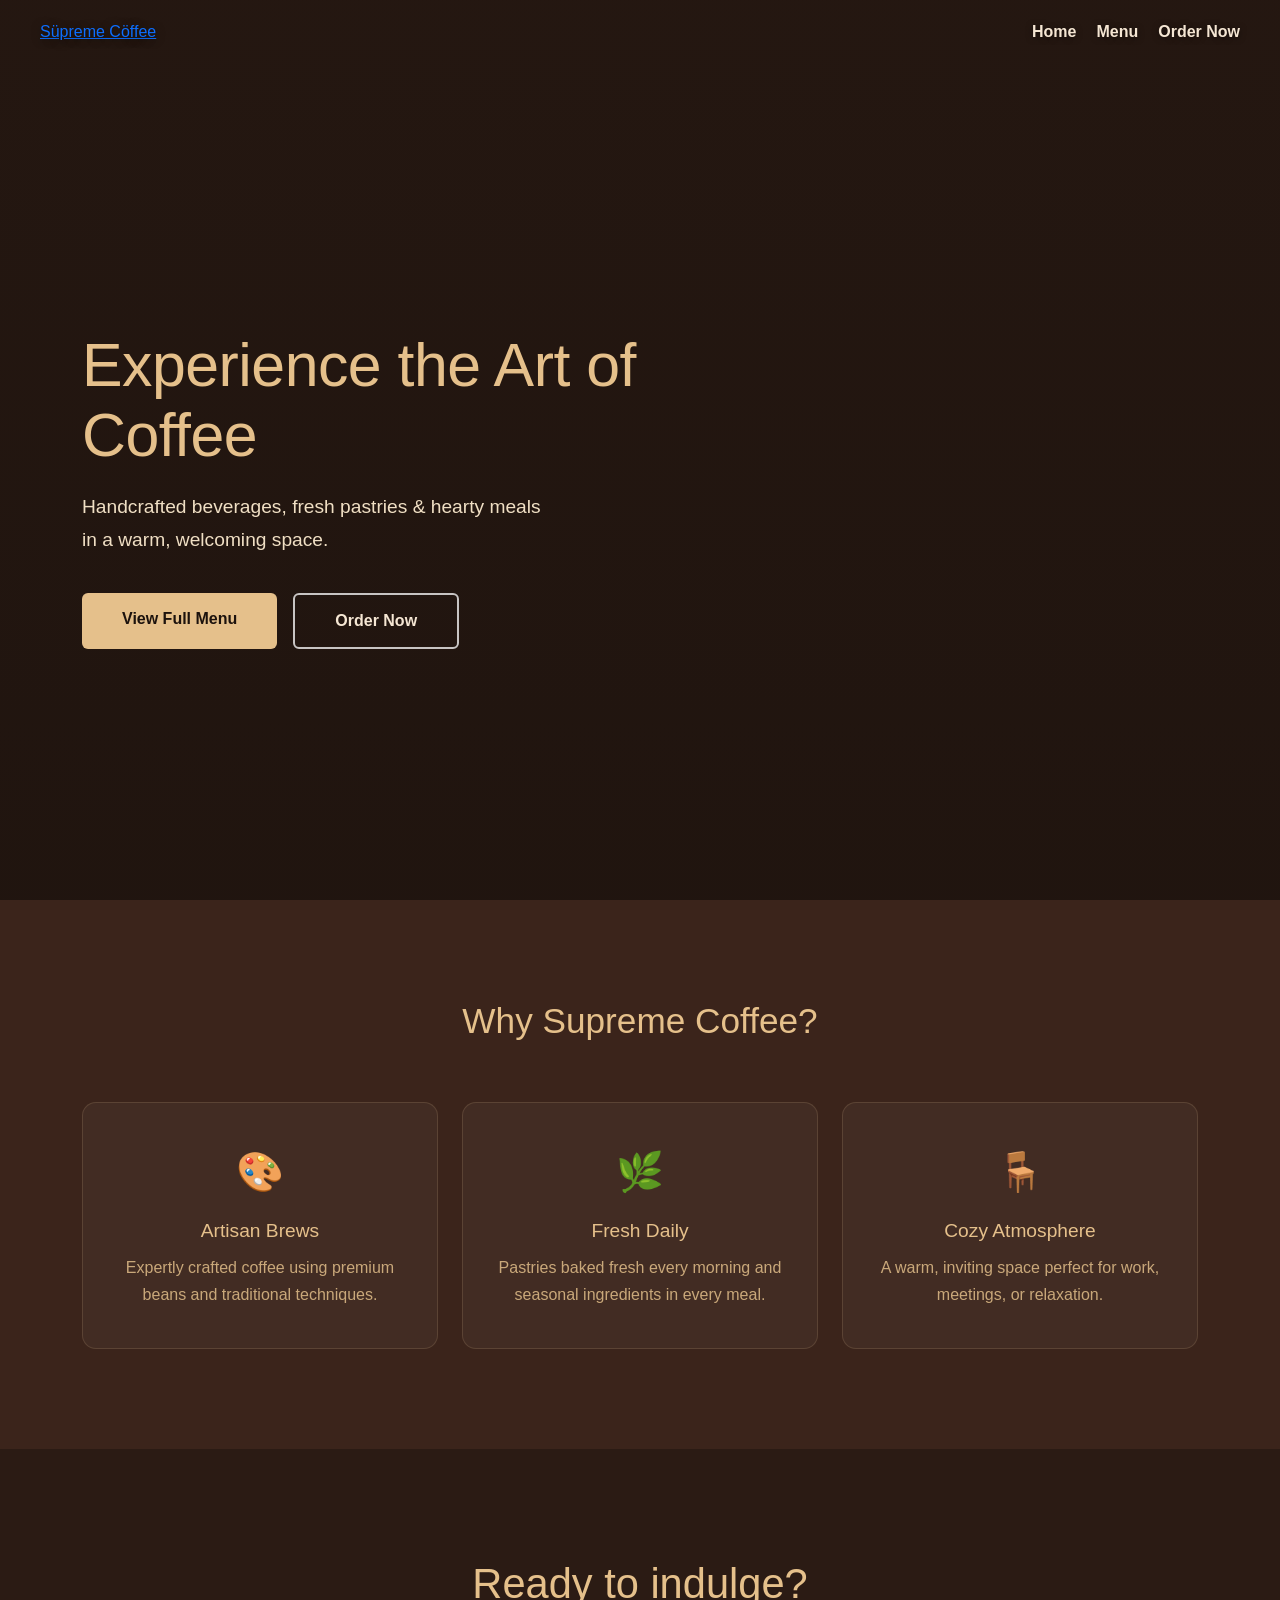
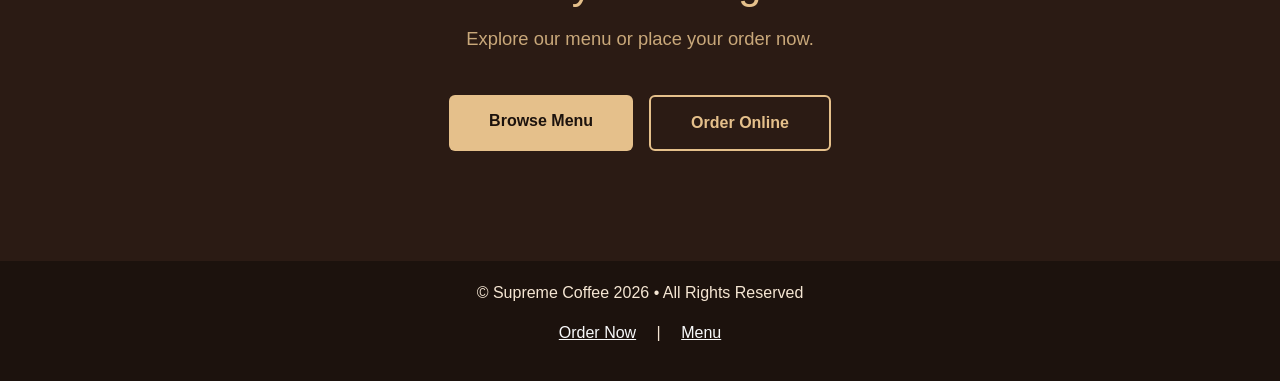
==== commit 58673aa5: "Add files via upload" ====
--- a/index.html
+++ b/index.html
@@ -19,10 +19,8 @@
             text-shadow: 0 1px 6px rgba(0,0,0,0.5);
         }
         header.home-header nav a:hover { color: #e5c08b; }
-        /* On transparent header the badge gets a slightly more opaque bg so it reads over the photo */
-        header.home-header .logo-badge {
-            background: rgba(245, 236, 224, 0.92);
-            box-shadow: 0 2px 12px rgba(0,0,0,0.25);
+        header.home-header .site-logo {
+            text-shadow: 0 2px 10px rgba(0,0,0,0.5);
         }
 
         /* ── Full-bleed hero, behind the header ── */
@@ -151,7 +149,7 @@
 
 <!-- Transparent header overlays the hero -->
 <header class="home-header">
-    <a href="index.html" class="logo-badge"><img src="Elegant_Supreme_Coffee_logo_design.png" alt="Supreme Coffee"></a>
+    <a href="index.html" class="site-logo">Süpreme Cöffee</a>
     <nav>
         <a href="index.html">Home</a>
         <a href="menu.html">Menu</a>
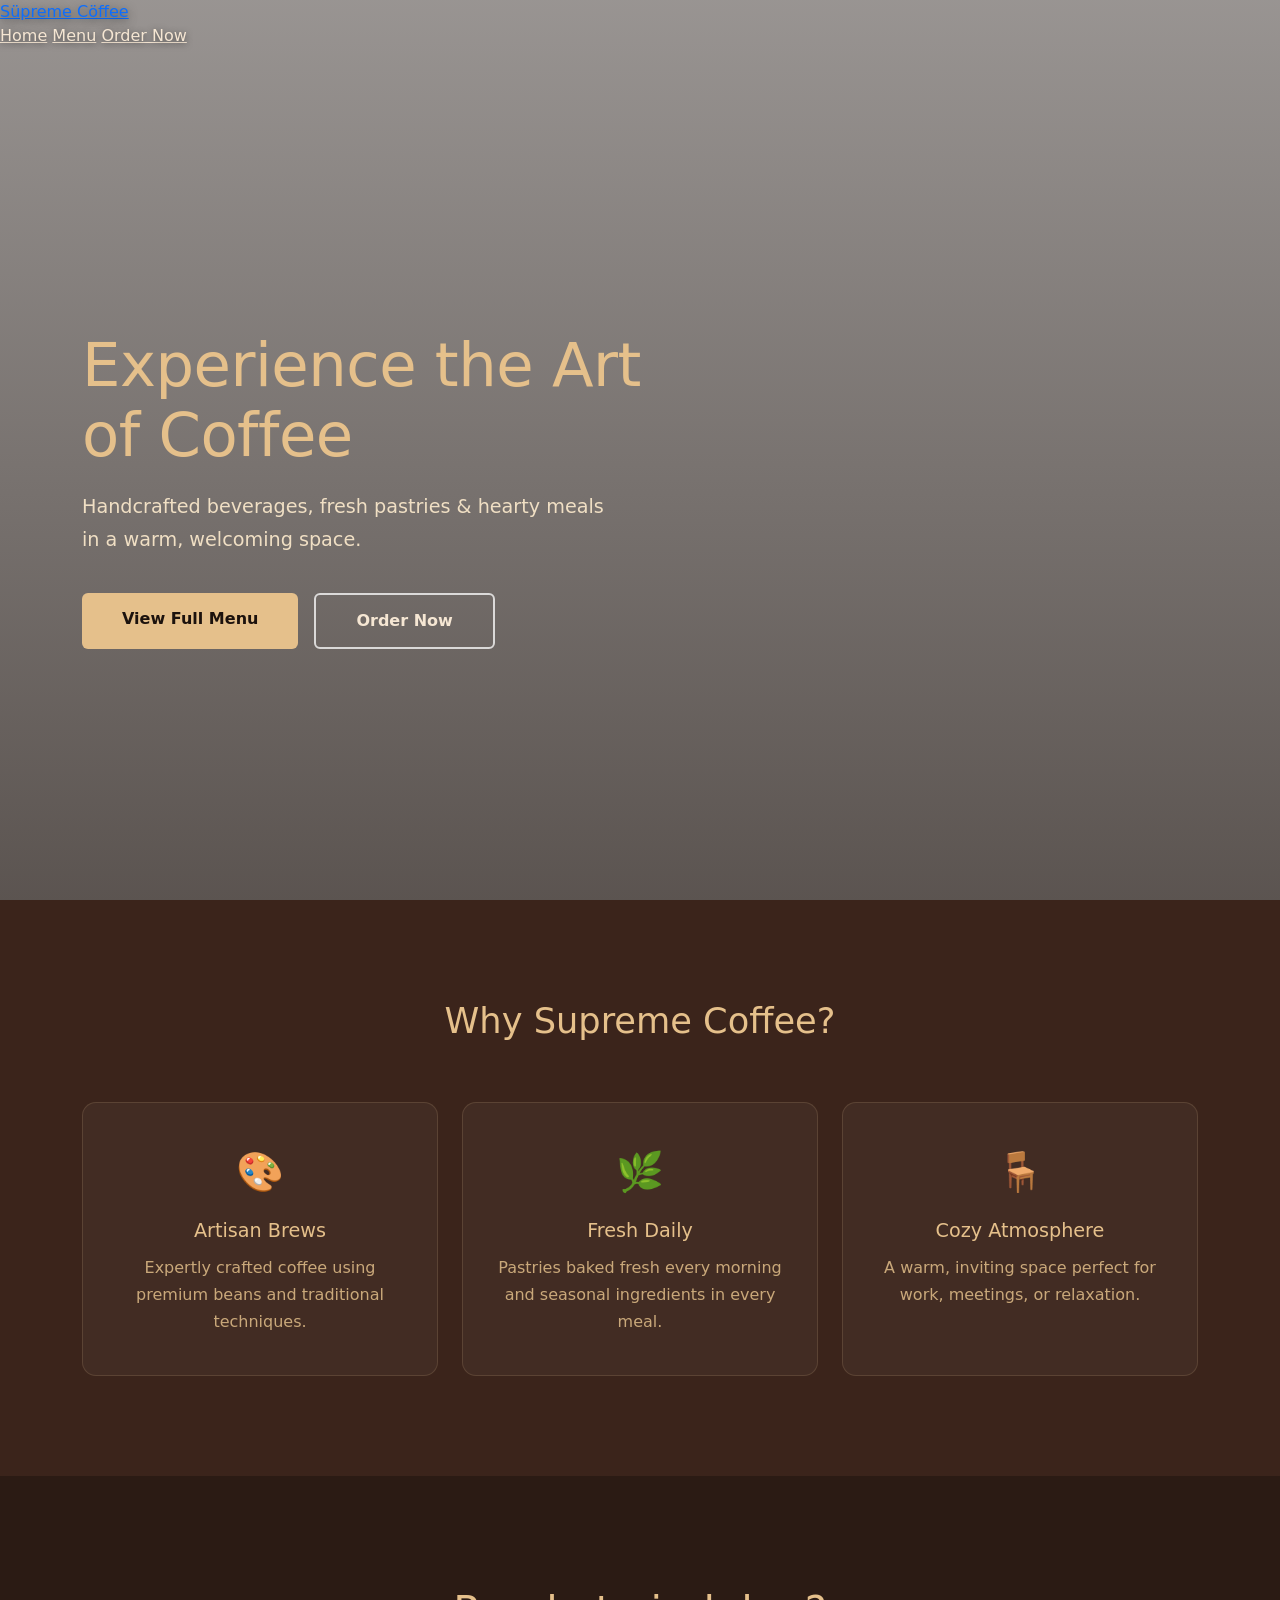
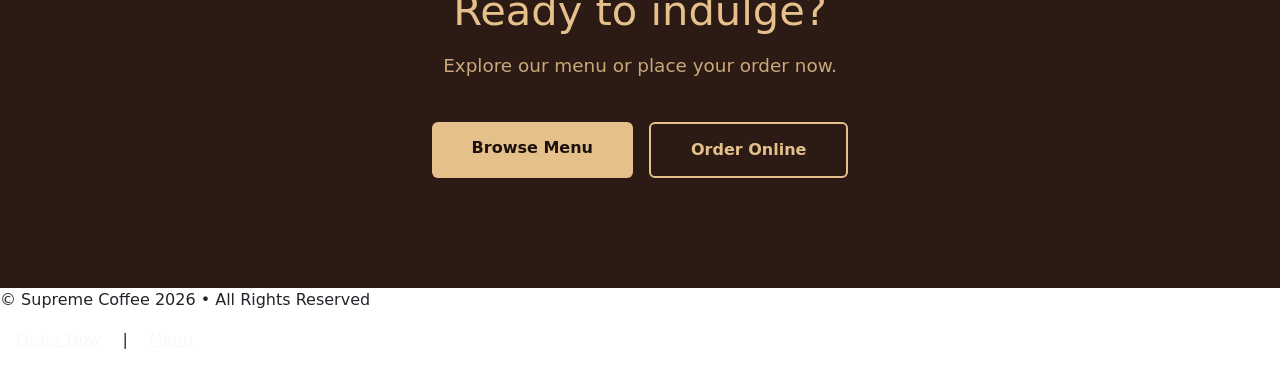
==== commit 841b04bd: "Rename index (1).html to index.html" ====
--- a/index.html
+++ b/index.html
@@ -6,6 +6,7 @@
     <title>Supreme Coffee</title>
     <link href="https://cdn.jsdelivr.net/npm/bootstrap@5.3.3/dist/css/bootstrap.min.css" rel="stylesheet">
     <link rel="stylesheet" href="style.css">
+    <link href="https://fonts.googleapis.com/css2?family=Dancing+Script:wght@700&display=swap" rel="stylesheet">
     <style>
         /* ── Transparent overlay header for home page ── */
         header.home-header {
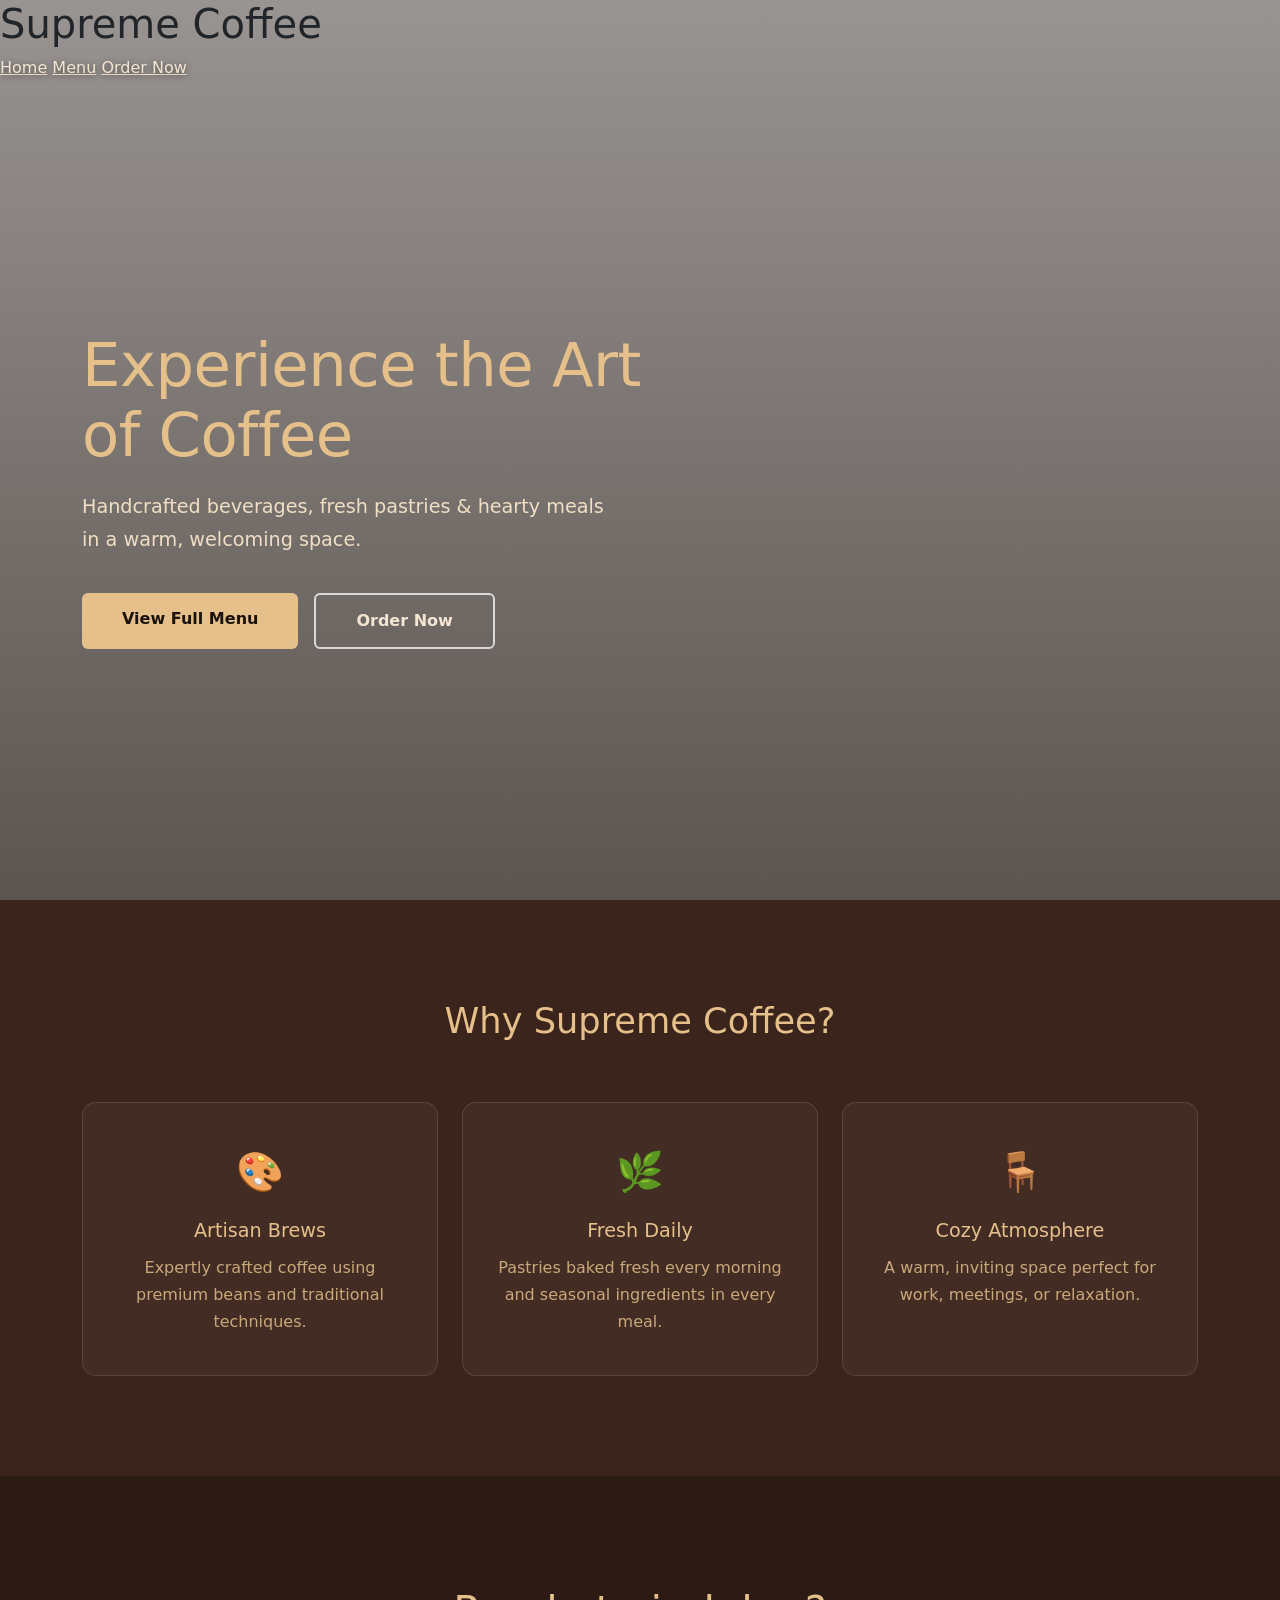
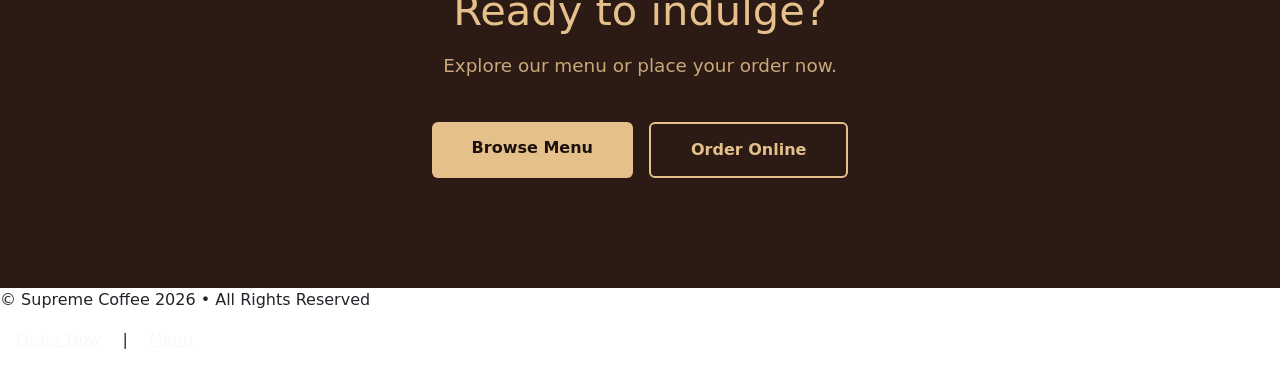
==== commit c074e97d: "Rename index (2).html to index.html" ====
--- a/index.html
+++ b/index.html
@@ -6,7 +6,6 @@
     <title>Supreme Coffee</title>
     <link href="https://cdn.jsdelivr.net/npm/bootstrap@5.3.3/dist/css/bootstrap.min.css" rel="stylesheet">
     <link rel="stylesheet" href="style.css">
-    <link href="https://fonts.googleapis.com/css2?family=Dancing+Script:wght@700&display=swap" rel="stylesheet">
     <style>
         /* ── Transparent overlay header for home page ── */
         header.home-header {
@@ -150,7 +149,7 @@
 
 <!-- Transparent header overlays the hero -->
 <header class="home-header">
-    <a href="index.html" class="site-logo">Süpreme Cöffee</a>
+    <h1>Supreme Coffee</h1>
     <nav>
         <a href="index.html">Home</a>
         <a href="menu.html">Menu</a>
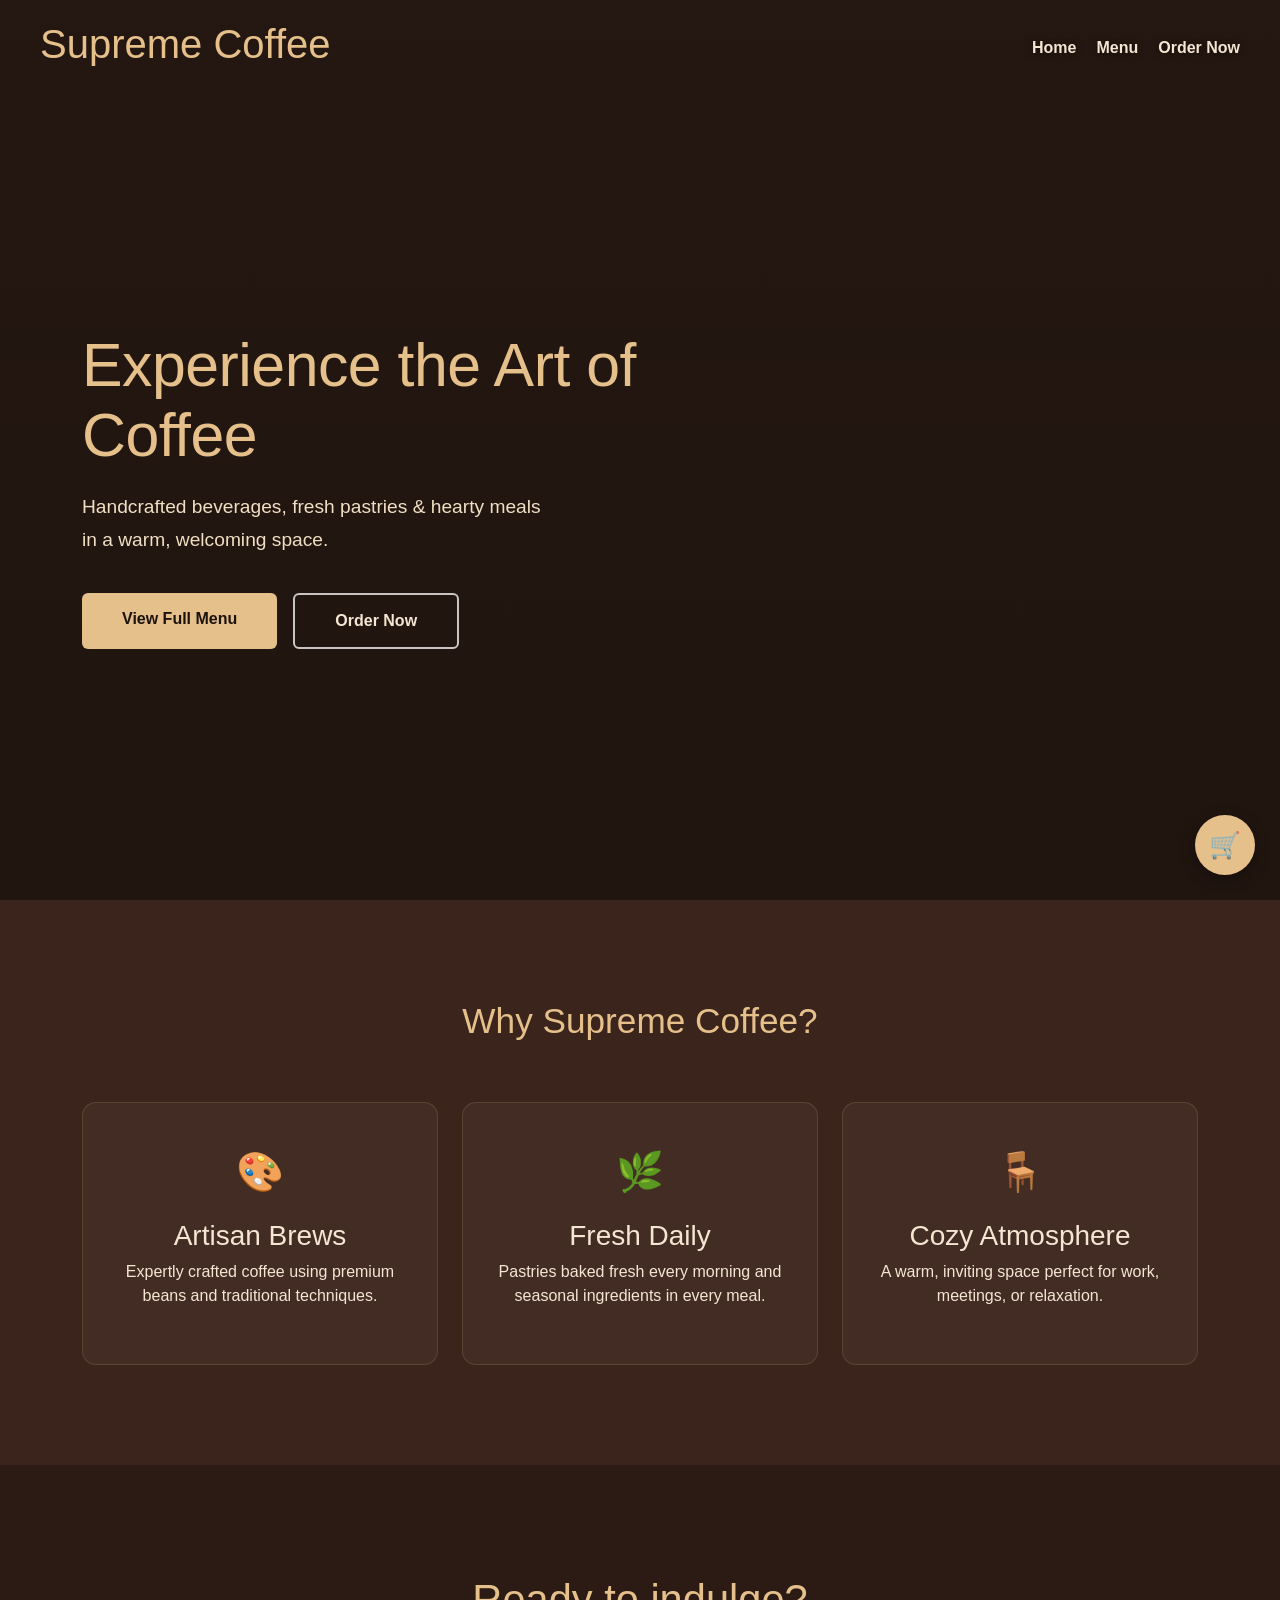
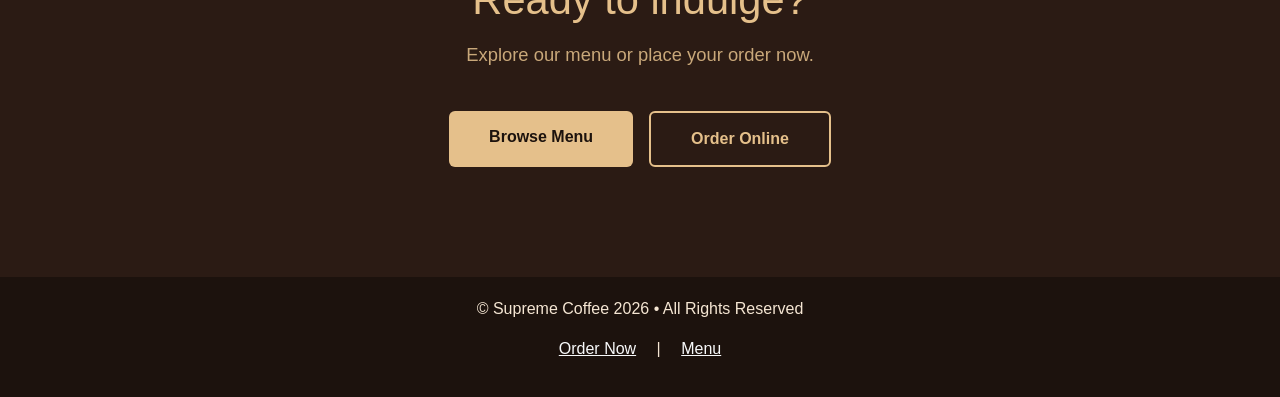
==== commit b63c0ce8: "Refactor index.html for improved styling and structure Refactor styles and update hero and CTA secti" ====
--- a/index.html
+++ b/index.html
@@ -19,11 +19,8 @@
             text-shadow: 0 1px 6px rgba(0,0,0,0.5);
         }
         header.home-header nav a:hover { color: #e5c08b; }
-        header.home-header .site-logo {
-            text-shadow: 0 2px 10px rgba(0,0,0,0.5);
-        }
-
-        /* ── Full-bleed hero, behind the header ── */
+
+        /* ── Full-bleed hero ── */
         .hero {
             height: 100vh;
             min-height: 650px;
@@ -36,7 +33,7 @@
                         center/cover no-repeat;
             display: flex;
             align-items: center;
-            padding-top: 80px; /* offset so text clears the header */
+            padding-top: 80px;
         }
 
         .hero-text { max-width: 560px; }
@@ -64,12 +61,11 @@
             border-radius: 6px;
             text-decoration: none;
             font-size: 1rem;
-            transition: background 0.2s, transform 0.2s;
+            transition: all 0.2s;
         }
         .hero-btn-primary:hover {
             background: #d4ad77;
             transform: translateY(-2px);
-            color: #1c120d;
         }
 
         .hero-btn-outline {
@@ -80,7 +76,7 @@
             text-decoration: none;
             font-size: 1rem;
             font-weight: 600;
-            transition: border-color 0.2s, color 0.2s, transform 0.2s;
+            transition: all 0.2s;
         }
         .hero-btn-outline:hover {
             border-color: #e5c08b;
@@ -88,7 +84,7 @@
             transform: translateY(-2px);
         }
 
-        /* ── Features ── */
+        /* Features & CTA (kept your nice styling) */
         .features-section {
             background: #3b241b;
             padding: 100px 0;
@@ -104,7 +100,7 @@
             border-radius: 14px;
             padding: 40px 30px;
             text-align: center;
-            transition: transform 0.35s ease, background 0.35s ease, border-color 0.35s;
+            transition: all 0.35s ease;
         }
         .feature-card:hover {
             transform: translateY(-12px);
@@ -115,33 +111,6 @@
             font-size: 2.4rem;
             margin-bottom: 18px;
             display: block;
-        }
-        .feature-card h3 {
-            color: #e5c08b;
-            font-size: 1.2rem;
-            margin-bottom: 12px;
-        }
-        .feature-card p {
-            color: #c9a87a;
-            line-height: 1.7;
-            margin: 0;
-        }
-
-        /* ── CTA strip ── */
-        .cta-section {
-            background: #2b1b14;
-            padding: 110px 20px;
-            text-align: center;
-        }
-        .cta-section h2 {
-            color: #e5c08b;
-            font-size: 2.6rem;
-            margin-bottom: 16px;
-        }
-        .cta-section p {
-            color: #c9a87a;
-            font-size: 1.15rem;
-            margin-bottom: 42px;
         }
     </style>
 </head>
@@ -160,7 +129,7 @@
     </nav>
 </header>
 
-<!-- Hero — true full viewport -->
+<!-- Hero -->
 <section class="hero">
     <div class="container">
         <div class="hero-text">
@@ -205,10 +174,10 @@
 </section>
 
 <!-- CTA -->
-<section class="cta-section">
+<section class="cta-section" style="background: #2b1b14; padding: 110px 20px; text-align: center;">
     <div class="container">
-        <h2>Ready to indulge?</h2>
-        <p>Explore our menu or place your order now.</p>
+        <h2 style="color: #e5c08b; font-size: 2.6rem; margin-bottom: 16px;">Ready to indulge?</h2>
+        <p style="color: #c9a87a; font-size: 1.15rem; margin-bottom: 42px;">Explore our menu or place your order now.</p>
         <div class="d-flex justify-content-center flex-wrap gap-3">
             <a href="menu.html" class="hero-btn-primary">Browse Menu</a>
             <a href="contact.html" class="hero-btn-outline" style="border-color:#e5c08b; color:#e5c08b;">
@@ -226,19 +195,35 @@
     </p>
 </footer>
 
+<!-- Floating Cart Button -->
+<a href="contact.html" id="floating-cart">
+    🛒
+    <span class="cart-count" id="floating-count">0</span>
+</a>
+
 <script src="https://cdn.jsdelivr.net/npm/bootstrap@5.3.3/dist/js/bootstrap.bundle.min.js"></script>
 <script>
     function updateCartBadge() {
         const cart = JSON.parse(localStorage.getItem('cart')) || [];
         const badge = document.getElementById('cart-badge');
+        const floatingCount = document.getElementById('floating-count');
+
         if (cart.length > 0) {
             badge.textContent = cart.length;
             badge.style.display = 'inline';
+            floatingCount.textContent = cart.length;
+            floatingCount.style.display = 'flex';
         } else {
             badge.style.display = 'none';
+            floatingCount.style.display = 'none';
         }
     }
+
+    // Update badge when page loads
     updateCartBadge();
+
+    // Also update when user returns to this tab (in case they added items elsewhere)
+    window.addEventListener('focus', updateCartBadge);
 </script>
 </body>
 </html>
--- a/style.css
+++ b/style.css
@@ -0,0 +1,197 @@
+body {
+    margin: 0;
+    font-family: Arial, Helvetica, sans-serif;
+    background: #2b1b14;
+    color: #f5e6d3;
+}
+
+header {
+    display: flex;
+    justify-content: space-between;
+    align-items: center;
+    padding: 20px 40px;
+    background: #1c120d;
+    position: sticky;
+    top: 0;
+    z-index: 100;
+}
+
+header h1 {
+    color: #e5c08b;
+}
+
+nav {
+    display: flex;
+    align-items: center;
+    gap: 20px;
+}
+
+nav a {
+    color: #f5e6d3;
+    text-decoration: none;
+    font-weight: bold;
+}
+
+nav a:hover {
+    color: #e5c08b;
+}
+
+/* Cart badge */
+.cart-link {
+    position: relative;
+}
+
+#cart-badge {
+    position: absolute;
+    top: -8px;
+    right: -12px;
+    background: #d9534f;
+    color: white;
+    font-size: 0.7rem;
+    padding: 2px 6px;
+    border-radius: 50px;
+    font-weight: bold;
+    display: none;
+}
+
+/* Floating Cart Button */
+#floating-cart {
+    position: fixed;
+    bottom: 25px;
+    right: 25px;
+    background: #e5c08b;
+    color: #1c120d;
+    width: 60px;
+    height: 60px;
+    border-radius: 50%;
+    display: flex;
+    align-items: center;
+    justify-content: center;
+    font-size: 1.6rem;
+    box-shadow: 0 4px 15px rgba(0,0,0,0.3);
+    z-index: 1000;
+    text-decoration: none;
+    transition: all 0.3s ease;
+}
+
+#floating-cart:hover {
+    transform: scale(1.1);
+    background: #d4ad77;
+}
+
+#floating-cart .cart-count {
+    position: absolute;
+    top: -6px;
+    right: -6px;
+    background: #d9534f;
+    color: white;
+    font-size: 0.75rem;
+    width: 22px;
+    height: 22px;
+    border-radius: 50%;
+    display: flex;
+    align-items: center;
+    justify-content: center;
+    font-weight: bold;
+}
+
+/* Mobile adjustments */
+@media (max-width: 768px) {
+    header {
+        padding: 15px 20px;
+    }
+    
+    .cart-panel {
+        margin-bottom: 80px;
+    }
+    
+    #floating-cart {
+        width: 55px;
+        height: 55px;
+        bottom: 20px;
+        right: 20px;
+    }
+}
+
+/* Original styles */
+.hero {
+    height: 100vh;
+    min-height: 600px;
+    background: linear-gradient(rgba(28,18,13,0.65), rgba(28,18,13,0.75)),
+                url("https://images.unsplash.com/photo-1509042239860-f550ce710b93?auto=format&fit=crop&w=2000&q=80")
+                center/cover no-repeat;
+    display: flex;
+    align-items: center;
+}
+
+.hero-text {
+    max-width: 520px;
+}
+
+.feature-card {
+    background: #3b241b;
+    transition: all 0.4s ease;
+}
+
+.feature-card:hover {
+    transform: translateY(-15px);
+    background: #4a2e24;
+}
+
+.button {
+    display: inline-block;
+    margin-top: 20px;
+    padding: 10px 20px;
+    background: #e5c08b;
+    color: #1c120d;
+    text-decoration: none;
+    border-radius: 6px;
+    font-weight: bold;
+}
+
+.features {
+    display: flex;
+    justify-content: space-around;
+    padding: 60px 20px;
+    background: #3b241b;
+    text-align: center;
+}
+
+.feature {
+    width: 250px;
+}
+
+.page-title {
+    text-align: center;
+    margin-top: 40px;
+}
+
+.menu-grid {
+    display: grid;
+    grid-template-columns: 1fr 1fr;
+    gap: 40px;
+    padding: 60px;
+}
+
+.coffee {
+    text-align: center;
+    background: #3b241b;
+    padding: 20px;
+    border-radius: 10px;
+}
+
+.coffee img {
+    width: 100%;
+    border-radius: 10px;
+}
+
+.contact {
+    text-align: center;
+    padding: 100px 20px;
+}
+
+footer {
+    text-align: center;
+    padding: 20px;
+    background: #1c120d;
+}
